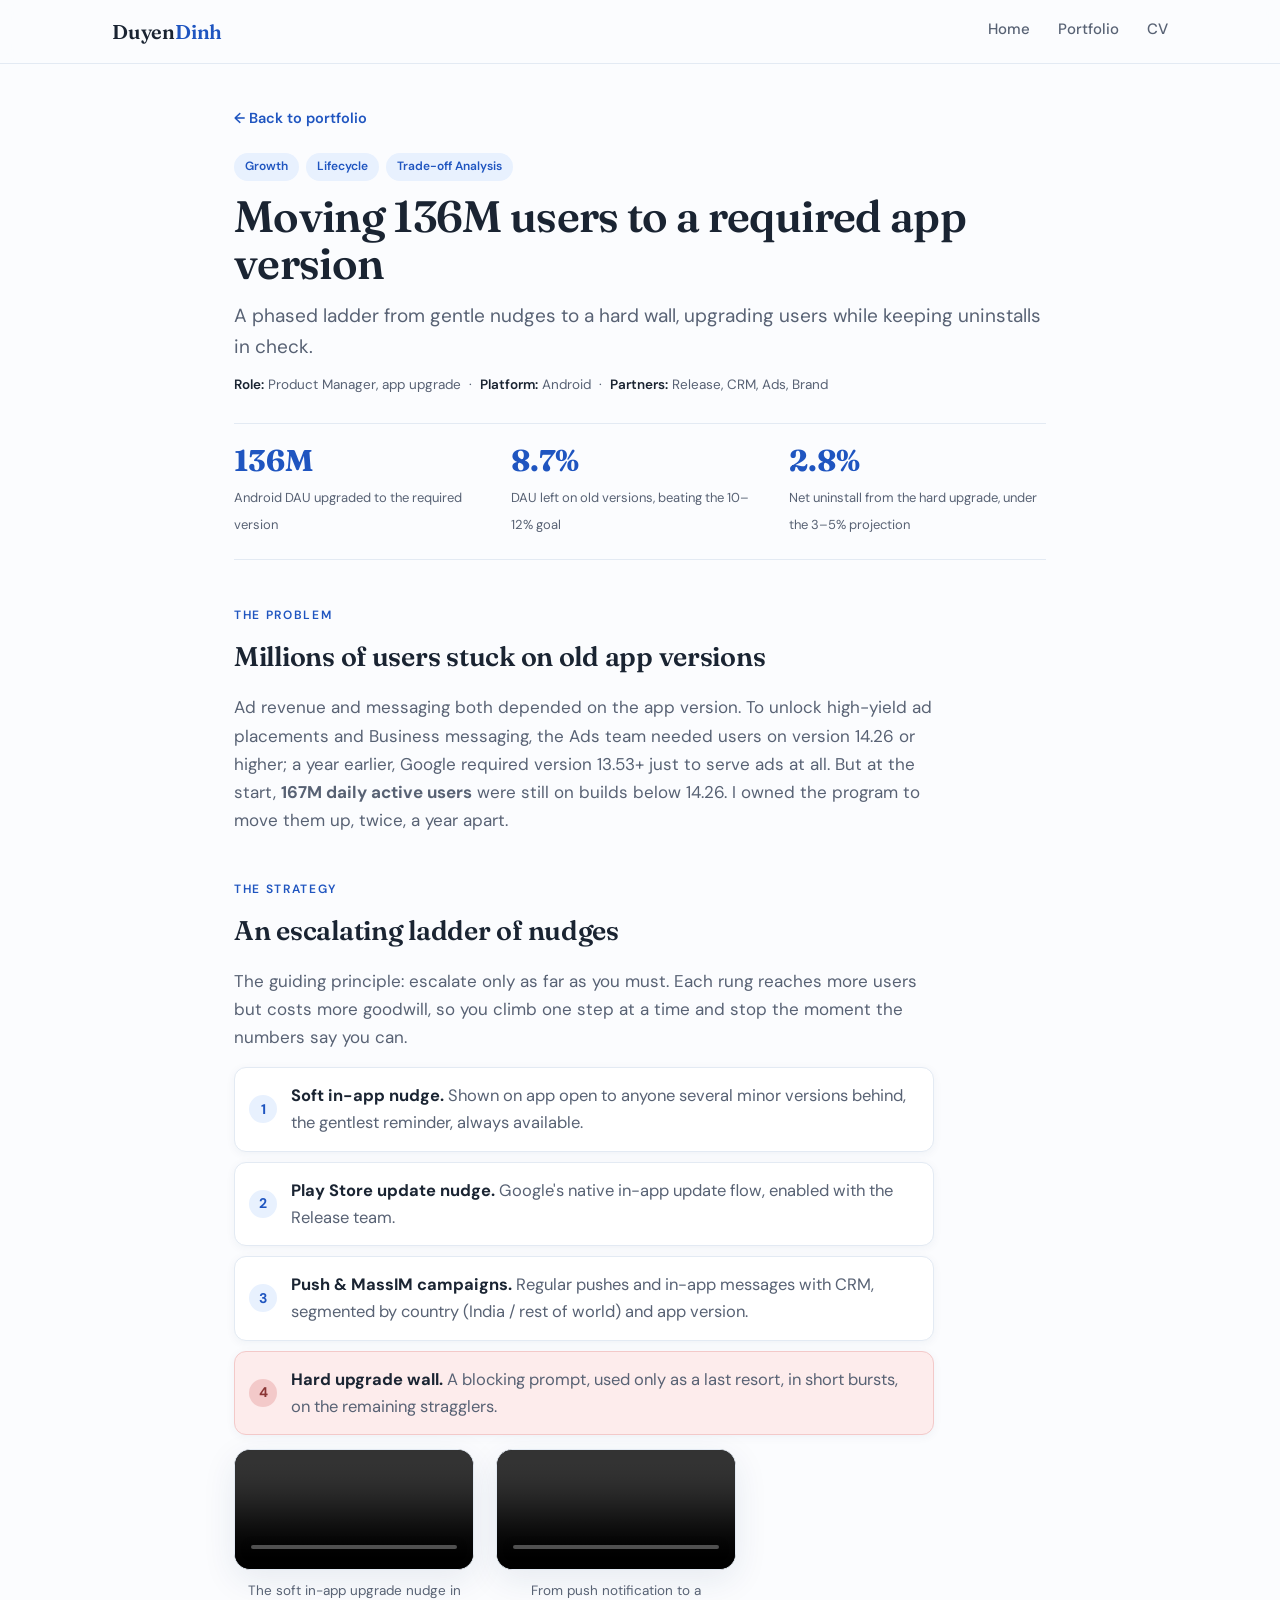
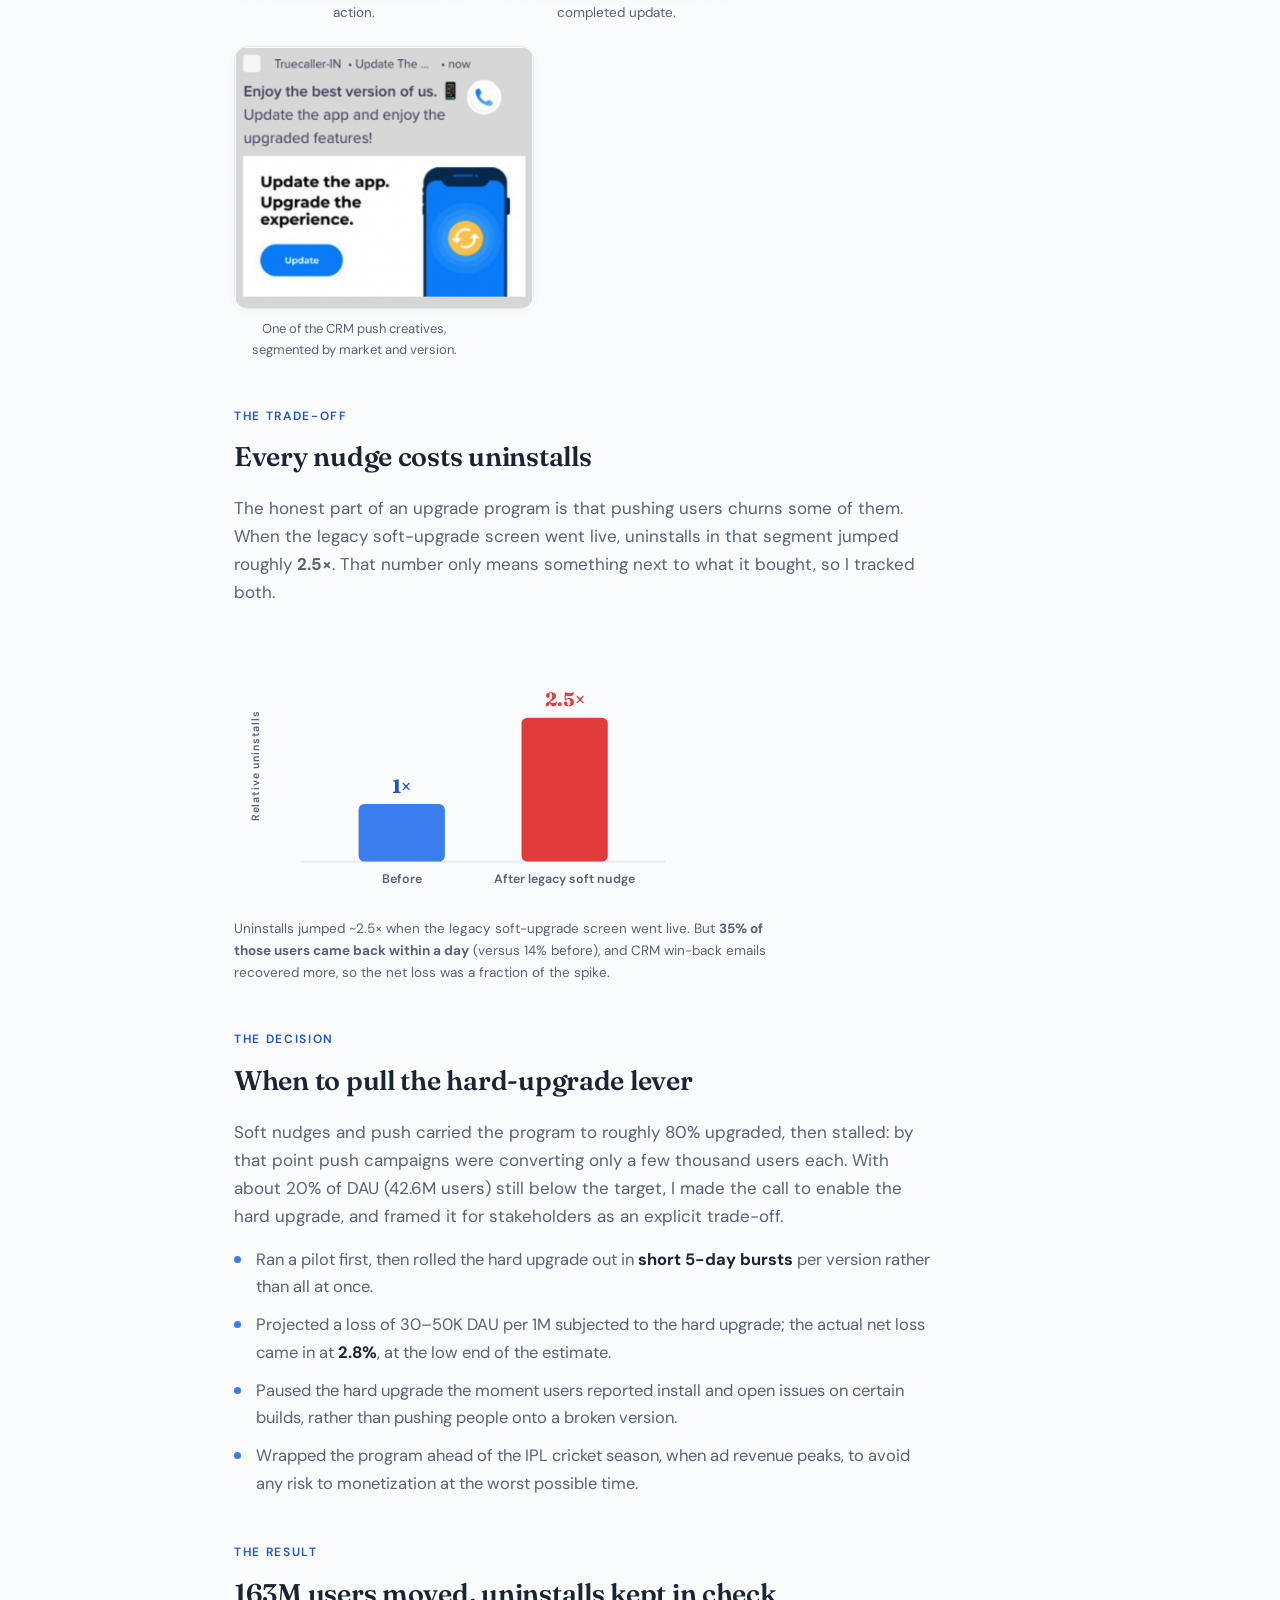
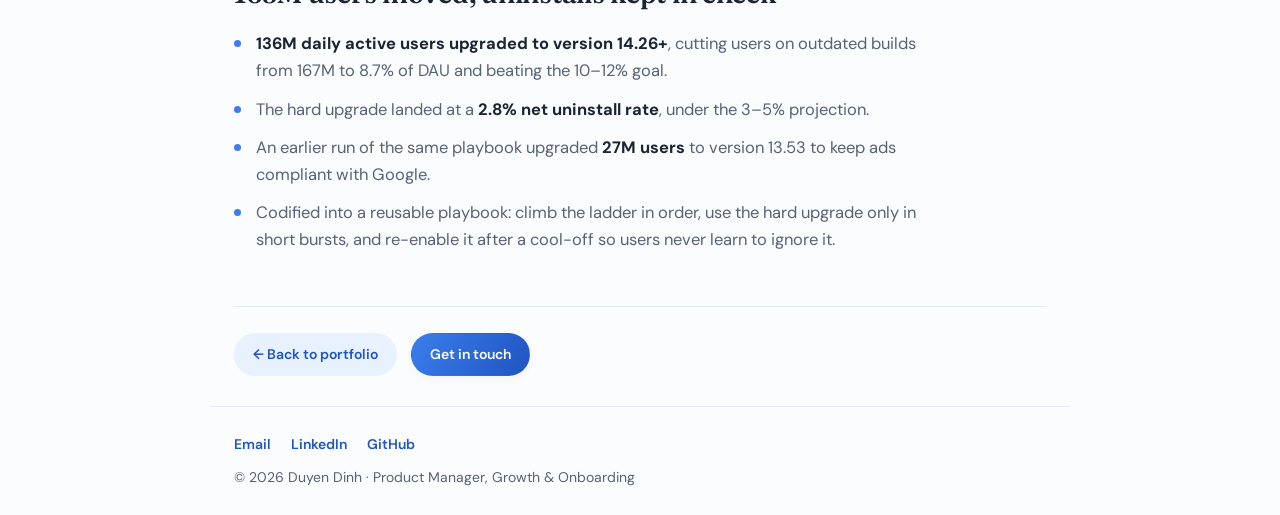
==== case-app-upgrade.html @ 77f60b00 "Add app upgrade case study (escalation ladder, 2 demo videos, push creative, 2.5x uninstall graph re" ====
<!DOCTYPE html>
<html lang="en">
<head>
  <meta charset="UTF-8" />
  <meta name="viewport" content="width=device-width, initial-scale=1.0" />
  <title>App upgrade program — Duyen Dinh</title>
  <meta name="description" content="Case study: moving 136M daily users onto a required app version with an escalating ladder of nudges, while keeping uninstalls in check." />

  <link rel="preconnect" href="https://fonts.googleapis.com" />
  <link rel="preconnect" href="https://fonts.gstatic.com" crossorigin />
  <link href="https://fonts.googleapis.com/css2?family=Fraunces:opsz,wght@9..144,400;9..144,500;9..144,600;9..144,700&family=DM+Sans:wght@400;500;600;700&display=swap" rel="stylesheet" />
  <link rel="stylesheet" href="css/styles.css?v=4" />
  <style>
    .vids { display: flex; flex-wrap: wrap; gap: 22px; margin: 14px 0 4px; align-items: flex-start; }
    .vids figure { margin: 0; }
    .vids video { width: 100%; max-width: 240px; border-radius: 16px; border: 1px solid var(--line); box-shadow: var(--shadow-md); display: block; background: #000; }
    .vids figcaption { margin-top: 10px; font-size: 13.5px; color: var(--ink-soft); text-align: center; max-width: 240px; }
    .pushfig { margin: 0; max-width: 300px; }
    .pushfig img { width: 100%; border-radius: 14px; border: 1px solid var(--line); box-shadow: var(--shadow-sm); display: block; }
    .pushfig figcaption { margin-top: 9px; font-size: 13px; color: var(--ink-soft); }
    .ladder { list-style: none; counter-reset: step; margin: 6px 0 2px; max-width: 700px; }
    .ladder li { position: relative; padding: 14px 16px 14px 56px; margin-bottom: 10px; background: var(--surface); border: 1px solid var(--line); border-radius: 12px; box-shadow: var(--shadow-sm); color: var(--ink-soft); }
    .ladder li::before { counter-increment: step; content: counter(step); position: absolute; left: 14px; top: 50%; transform: translateY(-50%); width: 28px; height: 28px; border-radius: 50%; background: var(--blue-soft); color: var(--blue-deep); font-weight: 700; display: flex; align-items: center; justify-content: center; font-size: 14px; }
    .ladder li:last-child { border-color: #F3C9C9; background: #FDECEC; }
    .ladder li:last-child::before { background: #F3C9C9; color: #8a3535; }
    .ladder strong { color: var(--ink); }
    .ugraph { max-width: 460px; margin: 8px 0 2px; display: block; }
    .ugraph .val { font-family: var(--font-head); font-weight: 700; font-size: 20px; text-anchor: middle; }
    .ugraph .cat { font-family: var(--font-body); font-weight: 600; font-size: 13px; fill: var(--ink-soft); text-anchor: middle; }
    .ugraph .axis { font-family: var(--font-body); font-weight: 600; font-size: 11px; fill: var(--ink-soft); text-anchor: middle; letter-spacing: .08em; }
  </style>
</head>
<body>

  <!-- ===================== TOP NAV ===================== -->
  <header class="topnav topnav--sub">
    <div class="topnav__inner">
      <a href="index.html#home" class="brand">Duyen<span>Dinh</span></a>
      <nav class="topnav__links" aria-label="Primary">
        <a href="index.html#home">Home</a>
        <a href="index.html#portfolio">Portfolio</a>
        <a href="index.html#cv">CV</a>
      </nav>
    </div>
  </header>

  <article class="casepage">
    <a class="casepage__back" href="index.html#portfolio">← Back to portfolio</a>

    <div class="tags">
      <span class="tag">Growth</span>
      <span class="tag">Lifecycle</span>
      <span class="tag">Trade-off Analysis</span>
    </div>
    <h1 class="casepage__title">Moving 136M users to a required app version</h1>
    <p class="casepage__tagline">A phased ladder from gentle nudges to a hard wall, upgrading users while keeping uninstalls in check.</p>
    <p class="casepage__context"><strong>Role:</strong> Product Manager, app upgrade &nbsp;·&nbsp; <strong>Platform:</strong> Android &nbsp;·&nbsp; <strong>Partners:</strong> Release, CRM, Ads, Brand</p>

    <div class="casepage__metrics">
      <div class="cmetric"><b>136M</b><span>Android DAU upgraded to the required version</span></div>
      <div class="cmetric"><b>8.7%</b><span>DAU left on old versions, beating the 10–12% goal</span></div>
      <div class="cmetric"><b>2.8%</b><span>Net uninstall from the hard upgrade, under the 3–5% projection</span></div>
    </div>

    <!-- 1. Problem -->
    <section>
      <p class="kicker">The problem</p>
      <h2>Millions of users stuck on old app versions</h2>
      <p>
        Ad revenue and messaging both depended on the app version. To unlock
        high-yield ad placements and Business messaging, the Ads team needed users
        on version 14.26 or higher; a year earlier, Google required version 13.53+
        just to serve ads at all. But at the start, <strong>167M daily active
        users</strong> were still on builds below 14.26. I owned the program to
        move them up, twice, a year apart.
      </p>
    </section>

    <!-- 2. Strategy -->
    <section>
      <p class="kicker">The strategy</p>
      <h2>An escalating ladder of nudges</h2>
      <p>
        The guiding principle: escalate only as far as you must. Each rung reaches
        more users but costs more goodwill, so you climb one step at a time and
        stop the moment the numbers say you can.
      </p>
      <ol class="ladder">
        <li><strong>Soft in-app nudge.</strong> Shown on app open to anyone several minor versions behind, the gentlest reminder, always available.</li>
        <li><strong>Play Store update nudge.</strong> Google's native in-app update flow, enabled with the Release team.</li>
        <li><strong>Push &amp; MassIM campaigns.</strong> Regular pushes and in-app messages with CRM, segmented by country (India / rest of world) and app version.</li>
        <li><strong>Hard upgrade wall.</strong> A blocking prompt, used only as a last resort, in short bursts, on the remaining stragglers.</li>
      </ol>

      <div class="vids">
        <figure>
          <video controls muted playsinline preload="metadata">
            <source src="assets/img/cases/upgrade/soft-upgrade-demo.mp4" type="video/mp4" />
          </video>
          <figcaption>The soft in-app upgrade nudge in action.</figcaption>
        </figure>
        <figure>
          <video controls muted playsinline preload="metadata">
            <source src="assets/img/cases/upgrade/upgrade-push-demo.mp4" type="video/mp4" />
          </video>
          <figcaption>From push notification to a completed update.</figcaption>
        </figure>
        <figure class="pushfig">
          <img src="assets/img/cases/upgrade/push.png" alt="Upgrade push notification creative" />
          <figcaption>One of the CRM push creatives, segmented by market and version.</figcaption>
        </figure>
      </div>
    </section>

    <!-- 3. Trade-off -->
    <section>
      <p class="kicker">The trade-off</p>
      <h2>Every nudge costs uninstalls</h2>
      <p>
        The honest part of an upgrade program is that pushing users churns some of
        them. When the legacy soft-upgrade screen went live, uninstalls in that
        segment jumped roughly <strong>2.5×</strong>. That number only means
        something next to what it bought, so I tracked both.
      </p>

      <figure>
        <svg class="ugraph" viewBox="0 0 480 300" xmlns="http://www.w3.org/2000/svg" role="img" aria-label="Uninstalls rose about 2.5 times after the legacy soft upgrade screen, shown as a relative multiple">
          <text class="axis" x="26" y="150" transform="rotate(-90 26 150)">Relative uninstalls</text>
          <line x1="70" y1="250" x2="450" y2="250" stroke="var(--line)" stroke-width="2"/>
          <rect x="130" y="190" width="90" height="60" rx="6" fill="var(--blue)"/>
          <text class="val" x="175" y="178" fill="var(--blue-deep)">1×</text>
          <text class="cat" x="175" y="272">Before</text>
          <rect x="300" y="100" width="90" height="150" rx="6" fill="#E23B3B"/>
          <text class="val" x="345" y="88" fill="#E23B3B">2.5×</text>
          <text class="cat" x="345" y="272">After legacy soft nudge</text>
        </svg>
        <figcaption style="font-size:13.5px;color:var(--ink-soft);margin-top:8px;max-width:560px;">
          Uninstalls jumped ~2.5× when the legacy soft-upgrade screen went live. But <strong>35% of those users came back within a day</strong> (versus 14% before), and CRM win-back emails recovered more, so the net loss was a fraction of the spike.
        </figcaption>
      </figure>
    </section>

    <!-- 4. Decision -->
    <section>
      <p class="kicker">The decision</p>
      <h2>When to pull the hard-upgrade lever</h2>
      <p>
        Soft nudges and push carried the program to roughly 80% upgraded, then
        stalled: by that point push campaigns were converting only a few thousand
        users each. With about 20% of DAU (42.6M users) still below the target, I
        made the call to enable the hard upgrade, and framed it for stakeholders
        as an explicit trade-off.
      </p>
      <ul class="clean">
        <li>Ran a pilot first, then rolled the hard upgrade out in <strong>short 5-day bursts</strong> per version rather than all at once.</li>
        <li>Projected a loss of 30–50K DAU per 1M subjected to the hard upgrade; the actual net loss came in at <strong>2.8%</strong>, at the low end of the estimate.</li>
        <li>Paused the hard upgrade the moment users reported install and open issues on certain builds, rather than pushing people onto a broken version.</li>
        <li>Wrapped the program ahead of the IPL cricket season, when ad revenue peaks, to avoid any risk to monetization at the worst possible time.</li>
      </ul>
    </section>

    <!-- 5. Result -->
    <section>
      <p class="kicker">The result</p>
      <h2>163M users moved, uninstalls kept in check</h2>
      <ul class="clean">
        <li><strong>136M daily active users upgraded to version 14.26+</strong>, cutting users on outdated builds from 167M to 8.7% of DAU and beating the 10–12% goal.</li>
        <li>The hard upgrade landed at a <strong>2.8% net uninstall rate</strong>, under the 3–5% projection.</li>
        <li>An earlier run of the same playbook upgraded <strong>27M users</strong> to version 13.53 to keep ads compliant with Google.</li>
        <li>Codified into a reusable playbook: climb the ladder in order, use the hard upgrade only in short bursts, and re-enable it after a cool-off so users never learn to ignore it.</li>
      </ul>
    </section>

    <div class="casepage__cta">
      <a class="btn btn--soft btn--sm" href="index.html#portfolio">← Back to portfolio</a>
      <a class="btn btn--primary btn--sm" href="mailto:myduyen28ftu2@gmail.com">Get in touch</a>
    </div>
  </article>

  <footer class="footer" style="max-width:860px;margin:0 auto;padding-left:24px;padding-right:24px;">
    <div class="footer__links">
      <a href="mailto:myduyen28ftu2@gmail.com">Email</a>
      <a href="https://www.linkedin.com/in/duyen-dinh-dtmd/" target="_blank" rel="noopener">LinkedIn</a>
      <a href="https://github.com/DuyenDinh" target="_blank" rel="noopener">GitHub</a>
    </div>
    <span>© 2026 Duyen Dinh · Product Manager, Growth &amp; Onboarding</span>
  </footer>

</body>
</html>
---- css/styles.css ----
/* ============================================================
   Duyen Dinh — Portfolio
   Two-column resume layout (sticky sidebar + main pages)
   Professional blue theme, Fraunces headings
   ============================================================ */

:root {
  --bg:          #FBFCFE;
  --bg-tint:     #EEF4FC;
  --bg-lav:      #E9F1FB;
  --surface:     #FFFFFF;
  --ink:         #1A2432;
  --ink-soft:    #586274;
  --line:        #E3EAF3;

  --blue:        #3B7DED;
  --blue-deep:   #1F55C0;
  --blue-soft:   #E8F1FE;
  --sky:         #7FA8E8;

  --shadow-sm: 0 2px 10px rgba(24, 52, 100, 0.05);
  --shadow-md: 0 10px 34px rgba(24, 52, 100, 0.09);
  --shadow-lg: 0 22px 60px rgba(24, 52, 100, 0.13);

  --radius:    16px;
  --radius-sm: 12px;
  --radius-pill: 999px;

  --maxw: 1120px;
  --font-head: 'Fraunces', Georgia, serif;
  --font-body: 'DM Sans', system-ui, -apple-system, sans-serif;
}

* { box-sizing: border-box; margin: 0; padding: 0; }
html { scroll-behavior: smooth; }
body {
  font-family: var(--font-body);
  color: var(--ink);
  background: var(--bg);
  line-height: 1.65;
  font-size: 16.5px;
  -webkit-font-smoothing: antialiased;
}
img { max-width: 100%; display: block; }
a { color: inherit; text-decoration: none; }

/* ---------- Buttons ---------- */
.btn {
  display: inline-flex;
  align-items: center;
  justify-content: center;
  font-weight: 600;
  font-size: 15px;
  padding: 12px 24px;
  border-radius: var(--radius-pill);
  border: 1.5px solid transparent;
  transition: transform .18s ease, box-shadow .18s ease, background .18s ease, color .18s ease;
  cursor: pointer;
}
.btn--sm { padding: 9px 18px; font-size: 14px; }
.btn--primary { background: linear-gradient(120deg, var(--blue) 0%, var(--blue-deep) 100%); color: #fff; box-shadow: var(--shadow-sm); }
.btn--primary:hover { transform: translateY(-2px); box-shadow: var(--shadow-md); }
.btn--soft { background: var(--blue-soft); color: var(--blue-deep); }
.btn--soft:hover { background: #DBEAFE; transform: translateY(-2px); }

/* ---------- Top nav ---------- */
.topnav {
  position: sticky;
  top: 0;
  z-index: 50;
  background: rgba(251, 252, 254, 0.85);
  backdrop-filter: saturate(160%) blur(12px);
  border-bottom: 1px solid var(--line);
}
.topnav__inner {
  max-width: var(--maxw);
  margin: 0 auto;
  padding: 15px 32px;
  display: flex;
  align-items: center;
  gap: 26px;
}
.brand {
  font-family: var(--font-head);
  font-weight: 600;
  font-size: 20px;
  letter-spacing: -0.01em;
}
.brand span { color: var(--blue-deep); }
.topnav__links { display: flex; gap: 28px; margin-left: auto; }
.topnav__links a {
  font-size: 15px;
  font-weight: 500;
  color: var(--ink-soft);
  padding-bottom: 3px;
  border-bottom: 2px solid transparent;
  transition: color .15s ease, border-color .15s ease;
}
.topnav__links a:hover { color: var(--blue-deep); }
.topnav__links a.is-active { color: var(--ink); border-bottom-color: var(--blue); }
.topnav__toggle { display: none; flex-direction: column; gap: 5px; background: none; border: none; margin-left: auto; cursor: pointer; }
.topnav__toggle span { width: 24px; height: 2px; background: var(--ink); border-radius: 2px; }

/* ---------- Layout ---------- */
.layout {
  max-width: var(--maxw);
  margin: 0 auto;
  padding: 48px 32px 0;
  display: grid;
  grid-template-columns: 280px 1fr;
  gap: 60px;
  align-items: start;
}

/* ---------- Sidebar ---------- */
.sidebar {
  position: sticky;
  top: 96px;
}
.avatar {
  position: relative;
  width: 168px;
  height: 168px;
  border-radius: 50%;
  overflow: hidden;
  margin-bottom: 22px;
  border: 1px solid var(--line);
  box-shadow: var(--shadow-sm);
  background: linear-gradient(140deg, var(--blue) 0%, var(--blue-deep) 100%);
  display: flex;
  align-items: center;
  justify-content: center;
}
.avatar img { width: 100%; height: 100%; object-fit: cover; }
.avatar__mono {
  display: none;
  font-family: var(--font-head);
  font-weight: 600;
  font-size: 62px;
  color: #fff;
  letter-spacing: 0.02em;
}
.avatar--empty img { display: none; }
.avatar--empty .avatar__mono { display: block; }

.sidebar__name {
  font-family: var(--font-head);
  font-weight: 600;
  font-size: 26px;
  letter-spacing: -0.01em;
  margin-bottom: 2px;
}
.sidebar__role { color: var(--blue-deep); font-weight: 600; font-size: 15px; margin-bottom: 16px; }
.sidebar__bio { color: var(--ink-soft); font-size: 14.5px; margin-bottom: 22px; }

.contact { list-style: none; display: flex; flex-direction: column; gap: 12px; }
.contact li { display: flex; align-items: center; gap: 11px; font-size: 14.5px; color: var(--ink-soft); }
.contact a { color: var(--ink-soft); transition: color .15s ease; word-break: break-word; }
.contact a:hover { color: var(--blue-deep); }
.ico { width: 17px; height: 17px; flex-shrink: 0; color: var(--blue); }

/* ---------- Main / pages ---------- */
.main { min-width: 0; padding-bottom: 40px; }
.page { display: none; animation: fade .35s ease; }
.page.is-active { display: block; }
@keyframes fade { from { opacity: 0; transform: translateY(8px); } to { opacity: 1; transform: none; } }

.page__title {
  font-family: var(--font-head);
  font-weight: 600;
  font-size: clamp(28px, 3.6vw, 38px);
  letter-spacing: -0.01em;
  line-height: 1.1;
  margin-bottom: 18px;
}
.page__title--mt { margin-top: 64px; }
.lead { color: var(--ink-soft); font-size: 18px; margin-bottom: 28px; max-width: 680px; }
.body { color: var(--ink-soft); margin-bottom: 18px; max-width: 680px; }
.body a { color: var(--blue-deep); font-weight: 600; }
.body a:hover { text-decoration: underline; }
.subhead {
  font-family: var(--font-head);
  font-weight: 600;
  font-size: 22px;
  margin: 40px 0 18px;
  padding-bottom: 10px;
  border-bottom: 1px solid var(--line);
}

/* ---------- Stats ---------- */
.stats { display: grid; grid-template-columns: repeat(4, 1fr); gap: 14px; margin: 30px 0; }
.stat { background: var(--surface); border: 1px solid var(--line); border-radius: var(--radius); padding: 20px 18px; box-shadow: var(--shadow-sm); }
.stat__num { display: block; font-family: var(--font-head); font-weight: 600; font-size: 30px; color: var(--blue-deep); line-height: 1; margin-bottom: 8px; }
.stat__label { font-size: 12.5px; color: var(--ink-soft); }

/* ---------- Case studies ---------- */
.cases { display: flex; flex-direction: column; gap: 18px; }
.case { background: var(--surface); border: 1px solid var(--line); border-radius: var(--radius); padding: 26px 28px; box-shadow: var(--shadow-sm); transition: box-shadow .2s ease, transform .2s ease; }
.case:hover { box-shadow: var(--shadow-md); transform: translateY(-2px); }
.case__head { display: flex; gap: 22px; align-items: center; justify-content: space-between; }
.tags { display: flex; flex-wrap: wrap; gap: 7px; margin-bottom: 11px; }
.tag { font-size: 12px; font-weight: 600; color: var(--blue-deep); background: var(--blue-soft); padding: 4px 11px; border-radius: var(--radius-pill); }
.case__title { font-family: var(--font-head); font-weight: 600; font-size: 21px; letter-spacing: -0.01em; margin-bottom: 4px; }
.case__tagline { color: var(--ink-soft); font-size: 15px; }
.case__metric { text-align: right; flex-shrink: 0; min-width: 130px; padding-left: 20px; border-left: 1px solid var(--line); }
.case__metric-num { display: block; font-family: var(--font-head); font-weight: 700; font-size: 32px; line-height: 1; color: var(--blue-deep); margin-bottom: 6px; }
.case__metric-label { font-size: 12px; color: var(--ink-soft); }
.case__toggle { margin-top: 18px; background: none; border: none; color: var(--blue-deep); font-weight: 600; font-size: 15px; cursor: pointer; display: inline-flex; align-items: center; gap: 8px; font-family: var(--font-body); }
.case__toggle::after { content: ""; width: 8px; height: 8px; border-right: 2px solid var(--blue-deep); border-bottom: 2px solid var(--blue-deep); transform: rotate(45deg); transition: transform .2s ease; }
.case__toggle[aria-expanded="true"]::after { transform: rotate(-135deg); }
.case__body { padding-top: 6px; }
.story h4 { font-family: var(--font-body); text-transform: uppercase; letter-spacing: 0.12em; font-size: 12px; color: var(--blue-deep); margin: 20px 0 8px; }
.story p { color: var(--ink-soft); }
.story ul { list-style: none; }
.story li { position: relative; padding-left: 20px; margin-bottom: 8px; color: var(--ink-soft); }
.story li::before { content: ""; position: absolute; left: 0; top: 11px; width: 7px; height: 7px; border-radius: 50%; background: var(--blue); }
.story strong { color: var(--ink); }

/* ---------- CV entries ---------- */
.cv__head { display: flex; align-items: center; justify-content: space-between; gap: 16px; flex-wrap: wrap; }
.entry { margin-bottom: 26px; }
.entry__title { font-family: var(--font-head); font-weight: 600; font-size: 19px; }
.entry__org { font-size: 15.5px; margin-top: 2px; }
.entry__org strong { color: var(--ink); }
.entry__date { font-size: 14px; font-style: italic; color: var(--ink-soft); margin-top: 1px; }
.entry__note { font-size: 14.5px; color: var(--ink-soft); font-style: italic; margin-top: 5px; }
.entry__list { list-style: none; margin-top: 10px; }
.entry__list li { position: relative; padding-left: 20px; margin-bottom: 7px; color: var(--ink-soft); font-size: 15.5px; }
.entry__list li::before { content: ""; position: absolute; left: 0; top: 10px; width: 6px; height: 6px; border-radius: 50%; background: var(--blue); }

.principles { list-style: none; margin-bottom: 8px; }
.principles li { position: relative; padding-left: 22px; margin-bottom: 12px; color: var(--ink-soft); max-width: 680px; }
.principles li::before { content: ""; position: absolute; left: 0; top: 10px; width: 8px; height: 8px; border-radius: 50%; background: var(--blue); }
.principles strong { color: var(--ink); }

.list { list-style: none; }
.list li { padding: 9px 0; border-top: 1px solid var(--line); color: var(--ink-soft); font-size: 15.5px; }
.list li:first-child { border-top: none; padding-top: 0; }
.list strong { color: var(--ink); }

.deflist { display: flex; flex-direction: column; gap: 12px; }
.deflist > div { display: grid; grid-template-columns: 150px 1fr; gap: 16px; }
.deflist dt { font-weight: 600; color: var(--ink); font-size: 15px; }
.deflist dd { color: var(--ink-soft); font-size: 15px; }
.cv__refs { margin-top: 26px; font-size: 14px; font-style: italic; color: var(--ink-soft); }
@media (max-width: 620px) {
  .deflist > div { grid-template-columns: 1fr; gap: 3px; }
}

/* ---------- Toolkit ---------- */
.skills { display: grid; grid-template-columns: repeat(2, 1fr); gap: 16px; }
.skill { background: var(--surface); border: 1px solid var(--line); border-radius: var(--radius); padding: 22px 22px; box-shadow: var(--shadow-sm); transition: transform .2s ease, box-shadow .2s ease; }
.skill:hover { transform: translateY(-3px); box-shadow: var(--shadow-md); }
.skill h3 { font-family: var(--font-head); font-weight: 600; font-size: 18px; margin-bottom: 7px; }
.skill p { color: var(--ink-soft); font-size: 14.5px; }

/* ---------- Side projects ---------- */
.apps { display: grid; grid-template-columns: 1fr 1fr; gap: 22px; }
.app { background: var(--surface); border: 1px solid var(--line); border-radius: var(--radius); overflow: hidden; box-shadow: var(--shadow-sm); display: flex; flex-direction: column; transition: transform .2s ease, box-shadow .2s ease; }
.app:hover { transform: translateY(-4px); box-shadow: var(--shadow-lg); }
.app__shot { position: relative; aspect-ratio: 4 / 5; background: linear-gradient(150deg, var(--blue-soft) 0%, var(--bg-lav) 100%); display: flex; align-items: center; justify-content: center; overflow: hidden; }
.app__shot img { width: 100%; height: 100%; object-fit: cover; object-position: center top; }
.app__shot-fallback { display: none; font-family: var(--font-head); font-weight: 600; font-size: 28px; color: var(--blue-deep); }
.app__shot--empty img { display: none; }
.app__shot--empty .app__shot-fallback { display: block; }
.app__info { padding: 22px 24px 26px; }
.app__name { font-family: var(--font-head); font-weight: 600; font-size: 22px; margin-bottom: 4px; }
.app__tag { color: var(--blue-deep); font-weight: 600; font-size: 14px; margin-bottom: 11px; }
.app__desc { color: var(--ink-soft); font-size: 14.5px; margin-bottom: 18px; }

/* ---------- Testimonials ---------- */
.quotes { display: grid; grid-template-columns: 1fr 1fr; gap: 20px; }
.quote { background: linear-gradient(150deg, var(--blue-soft) 0%, var(--bg-lav) 100%); border: 1px solid var(--line); border-radius: var(--radius); padding: 28px 28px 24px; box-shadow: var(--shadow-sm); }
.quote blockquote { font-family: var(--font-head); font-size: 17px; line-height: 1.55; font-style: italic; margin-bottom: 15px; }
.quote figcaption { font-size: 13.5px; color: var(--ink-soft); }
.quote figcaption strong { color: var(--ink); }

/* ---------- Footer ---------- */
.footer { margin-top: 56px; padding: 26px 0; border-top: 1px solid var(--line); color: var(--ink-soft); font-size: 14px; display: flex; flex-direction: column; gap: 10px; }
.footer__links { display: flex; gap: 20px; flex-wrap: wrap; }
.footer__links a { color: var(--blue-deep); font-weight: 600; }
.footer__links a:hover { text-decoration: underline; }

/* ---------- Responsive ---------- */
@media (max-width: 880px) {
  .layout { grid-template-columns: 1fr; gap: 36px; padding: 32px 24px 0; }
  .sidebar { position: static; text-align: center; }
  .avatar { margin-left: auto; margin-right: auto; }
  .contact { align-items: center; }
  .topnav__links { display: none; }
  .topnav__toggle { display: flex; }
  .topnav--open .topnav__links {
    display: flex; flex-direction: column;
    position: absolute; top: 100%; left: 0; right: 0;
    background: var(--surface); padding: 16px 24px; gap: 14px;
    border-bottom: 1px solid var(--line); box-shadow: var(--shadow-md);
  }
}
@media (max-width: 620px) {
  .stats { grid-template-columns: 1fr 1fr; }
  .skills, .apps, .quotes { grid-template-columns: 1fr; }
  .case__head { flex-direction: column; align-items: flex-start; gap: 14px; }
  .case__metric { text-align: left; padding-left: 0; border-left: none; border-top: 1px solid var(--line); padding-top: 12px; width: 100%; }
}

/* ===================== Case study full page ===================== */
.case__title a { color: inherit; transition: color .15s ease; }
.case__title a:hover { color: var(--blue-deep); }
.case__link-full {
  display: inline-flex; align-items: center; gap: 8px;
  margin-top: 18px; color: var(--blue-deep); font-weight: 600; font-size: 15px;
  transition: gap .15s ease;
}
.case__link-full:hover { gap: 13px; }

.casepage { max-width: 860px; margin: 0 auto; padding: 40px 24px 30px; }
.casepage__back { display: inline-flex; align-items: center; gap: 7px; color: var(--blue-deep); font-weight: 600; font-size: 14.5px; margin-bottom: 22px; }
.casepage__back:hover { text-decoration: underline; }
.casepage__title { font-family: var(--font-head); font-weight: 600; font-size: clamp(30px, 4.6vw, 44px); line-height: 1.08; letter-spacing: -0.015em; margin: 12px 0 12px; }
.casepage__tagline { font-size: 19px; color: var(--ink-soft); margin-bottom: 12px; }
.casepage__context { font-size: 13.5px; color: var(--ink-soft); margin: 0 0 26px; }
.casepage__context strong { color: var(--ink); font-weight: 600; }
.casepage__metrics { display: flex; flex-wrap: wrap; gap: 20px; padding: 22px 0; border-top: 1px solid var(--line); border-bottom: 1px solid var(--line); }
.cmetric { flex: 1; min-width: 150px; }
.cmetric b { display: block; font-family: var(--font-head); font-weight: 700; font-size: 30px; color: var(--blue-deep); line-height: 1; margin-bottom: 7px; }
.cmetric span { font-size: 13px; color: var(--ink-soft); }

.casepage section { margin-top: 46px; }
.casepage .kicker { text-transform: uppercase; letter-spacing: .14em; font-size: 12px; font-weight: 600; color: var(--blue-deep); margin-bottom: 9px; }
.casepage section > h2 { font-family: var(--font-head); font-weight: 600; font-size: 27px; letter-spacing: -0.01em; margin-bottom: 14px; }
.casepage section > p { color: var(--ink-soft); font-size: 17px; margin-bottom: 16px; max-width: 700px; }
.casepage ul.clean { list-style: none; margin: 6px 0 0; max-width: 700px; }
.casepage ul.clean li { position: relative; padding-left: 22px; margin-bottom: 11px; color: var(--ink-soft); }
.casepage ul.clean li::before { content: ""; position: absolute; left: 0; top: 10px; width: 7px; height: 7px; border-radius: 50%; background: var(--blue); }
.casepage ul.clean strong { color: var(--ink); }

.callout { background: var(--blue-soft); border-radius: 14px; padding: 18px 22px; margin: 6px 0 4px; font-size: 16px; color: var(--ink); max-width: 700px; }
.callout b { color: var(--blue-deep); }

.phones3 { display: grid; grid-template-columns: repeat(3, 1fr); gap: 18px; margin: 10px 0 4px; }
.phone { margin: 0; }
.phone img { width: 100%; border-radius: 16px; border: 1px solid var(--line); box-shadow: var(--shadow-md); display: block; background: #fff; }
.phone figcaption { margin-top: 11px; font-size: 13.5px; color: var(--ink-soft); text-align: center; }
.phone--single { max-width: 240px; }
.phone--center { margin-left: auto; margin-right: auto; }

.beforeafter { display: grid; grid-template-columns: 1fr 1fr; gap: 26px; align-items: start; margin-top: 18px; max-width: 620px; }
.ba-label { font-size: 12px; font-weight: 700; text-transform: uppercase; letter-spacing: .1em; color: var(--ink-soft); margin-bottom: 10px; }

.reviews { display: grid; grid-template-columns: 1fr 1fr; gap: 14px; margin-top: 16px; max-width: 720px; }
.review { background: #FDECEC; border: 1px solid #F3C9C9; border-radius: 14px; padding: 16px 18px; }
.review p { font-style: italic; color: #8a3535; margin: 0 0 8px; font-size: 15px; }
.review span { font-size: 12px; color: #a86c6c; }

.gallery { display: flex; flex-wrap: wrap; gap: 24px; align-items: flex-start; margin-top: 10px; }
.creatives { display: flex; flex-direction: column; gap: 12px; flex: 1; min-width: 240px; }
.creatives img { width: 100%; max-width: 360px; border-radius: 12px; border: 1px solid var(--line); box-shadow: var(--shadow-sm); display: block; }
.creatives .cap { font-size: 13px; color: var(--ink-soft); }

.casepage__cta { margin-top: 52px; padding-top: 26px; border-top: 1px solid var(--line); display: flex; gap: 14px; flex-wrap: wrap; }

@media (max-width: 620px) {
  .phones3 { grid-template-columns: 1fr 1fr; }
  .beforeafter, .reviews { grid-template-columns: 1fr; }
}
/* Case pages have no hamburger/JS, so keep the nav links visible on mobile */
@media (max-width: 880px) {
  .topnav--sub .topnav__links { display: flex; gap: 18px; }
}
@media (max-width: 400px) {
  .topnav--sub .topnav__inner { gap: 12px; }
  .topnav--sub .topnav__links { gap: 14px; }
  .topnav--sub .topnav__links a { font-size: 14px; }
}
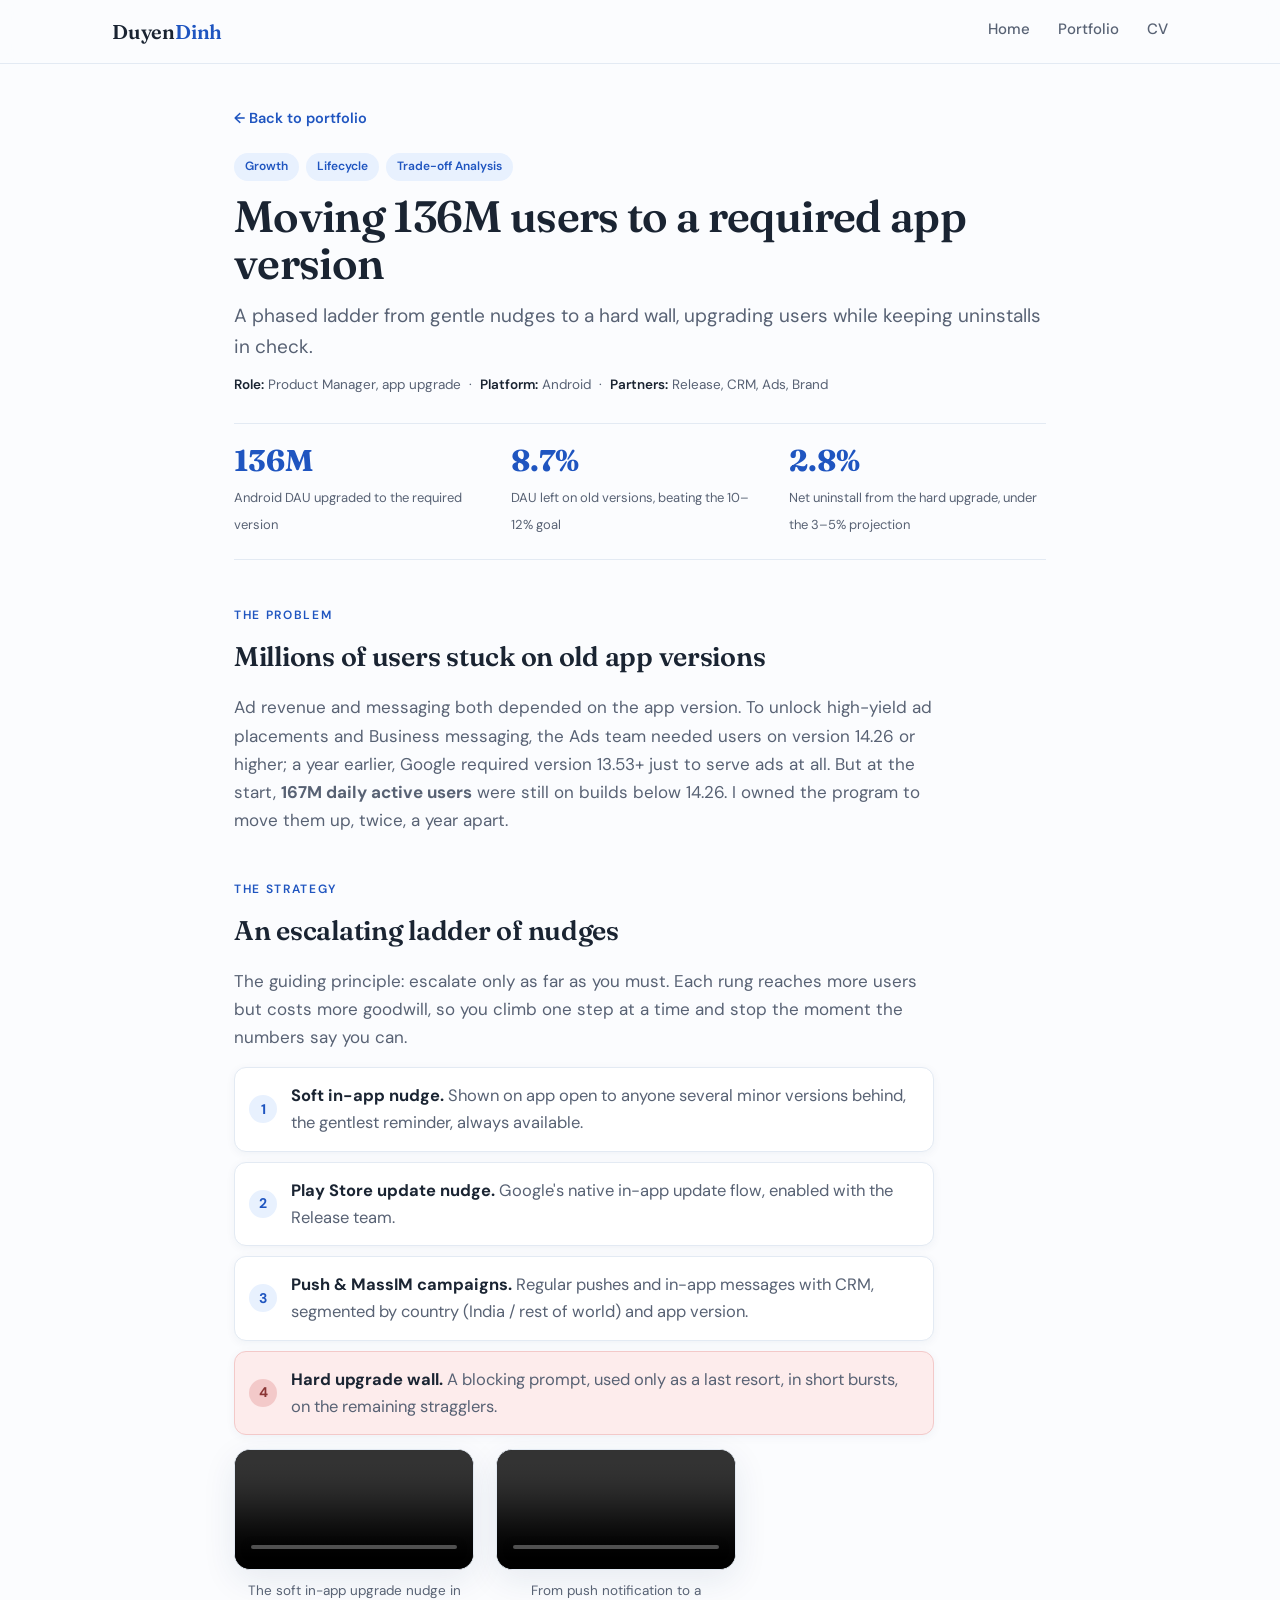
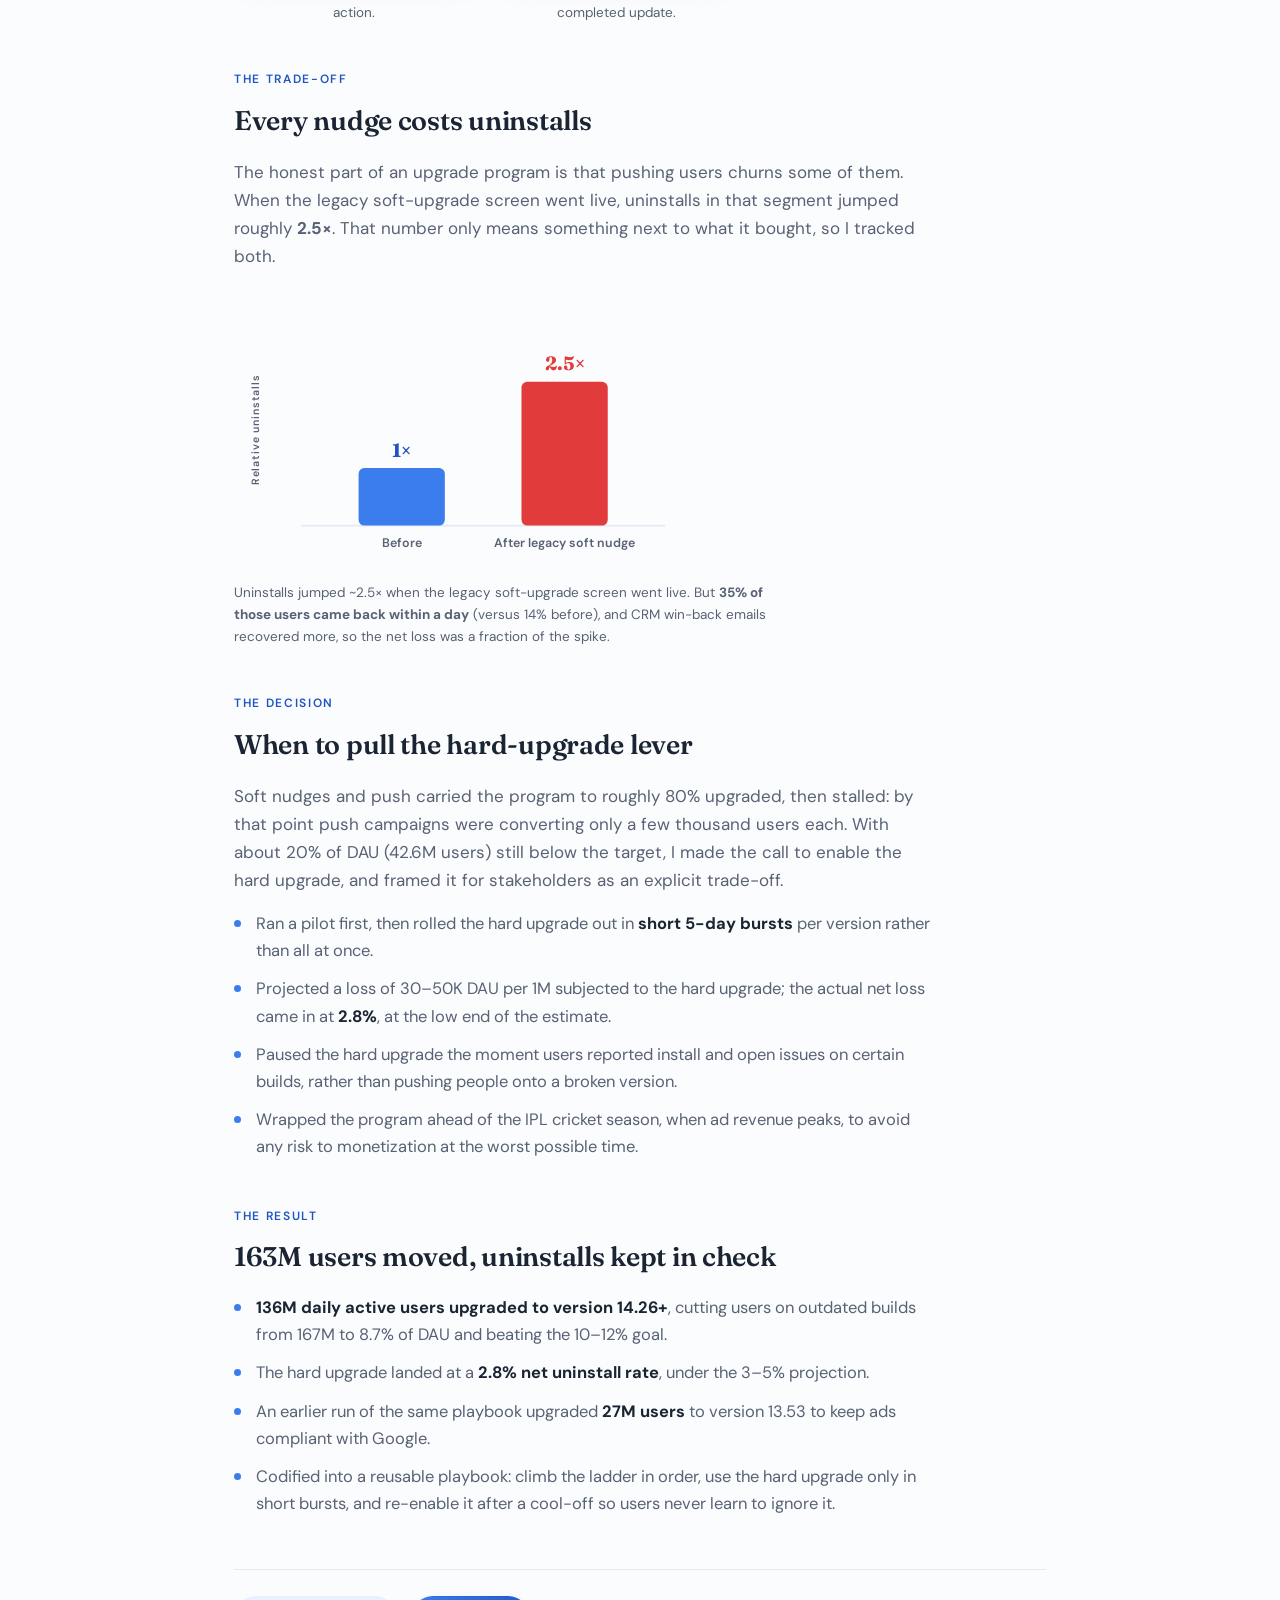
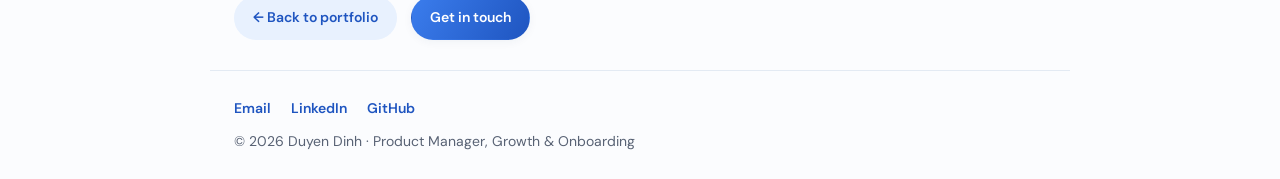
==== commit c6394bf5: "Remove CRM push creative image from app upgrade case study" ====
--- a/case-app-upgrade.html
+++ b/case-app-upgrade.html
@@ -105,10 +105,6 @@
           </video>
           <figcaption>From push notification to a completed update.</figcaption>
         </figure>
-        <figure class="pushfig">
-          <img src="assets/img/cases/upgrade/push.png" alt="Upgrade push notification creative" />
-          <figcaption>One of the CRM push creatives, segmented by market and version.</figcaption>
-        </figure>
       </div>
     </section>
 
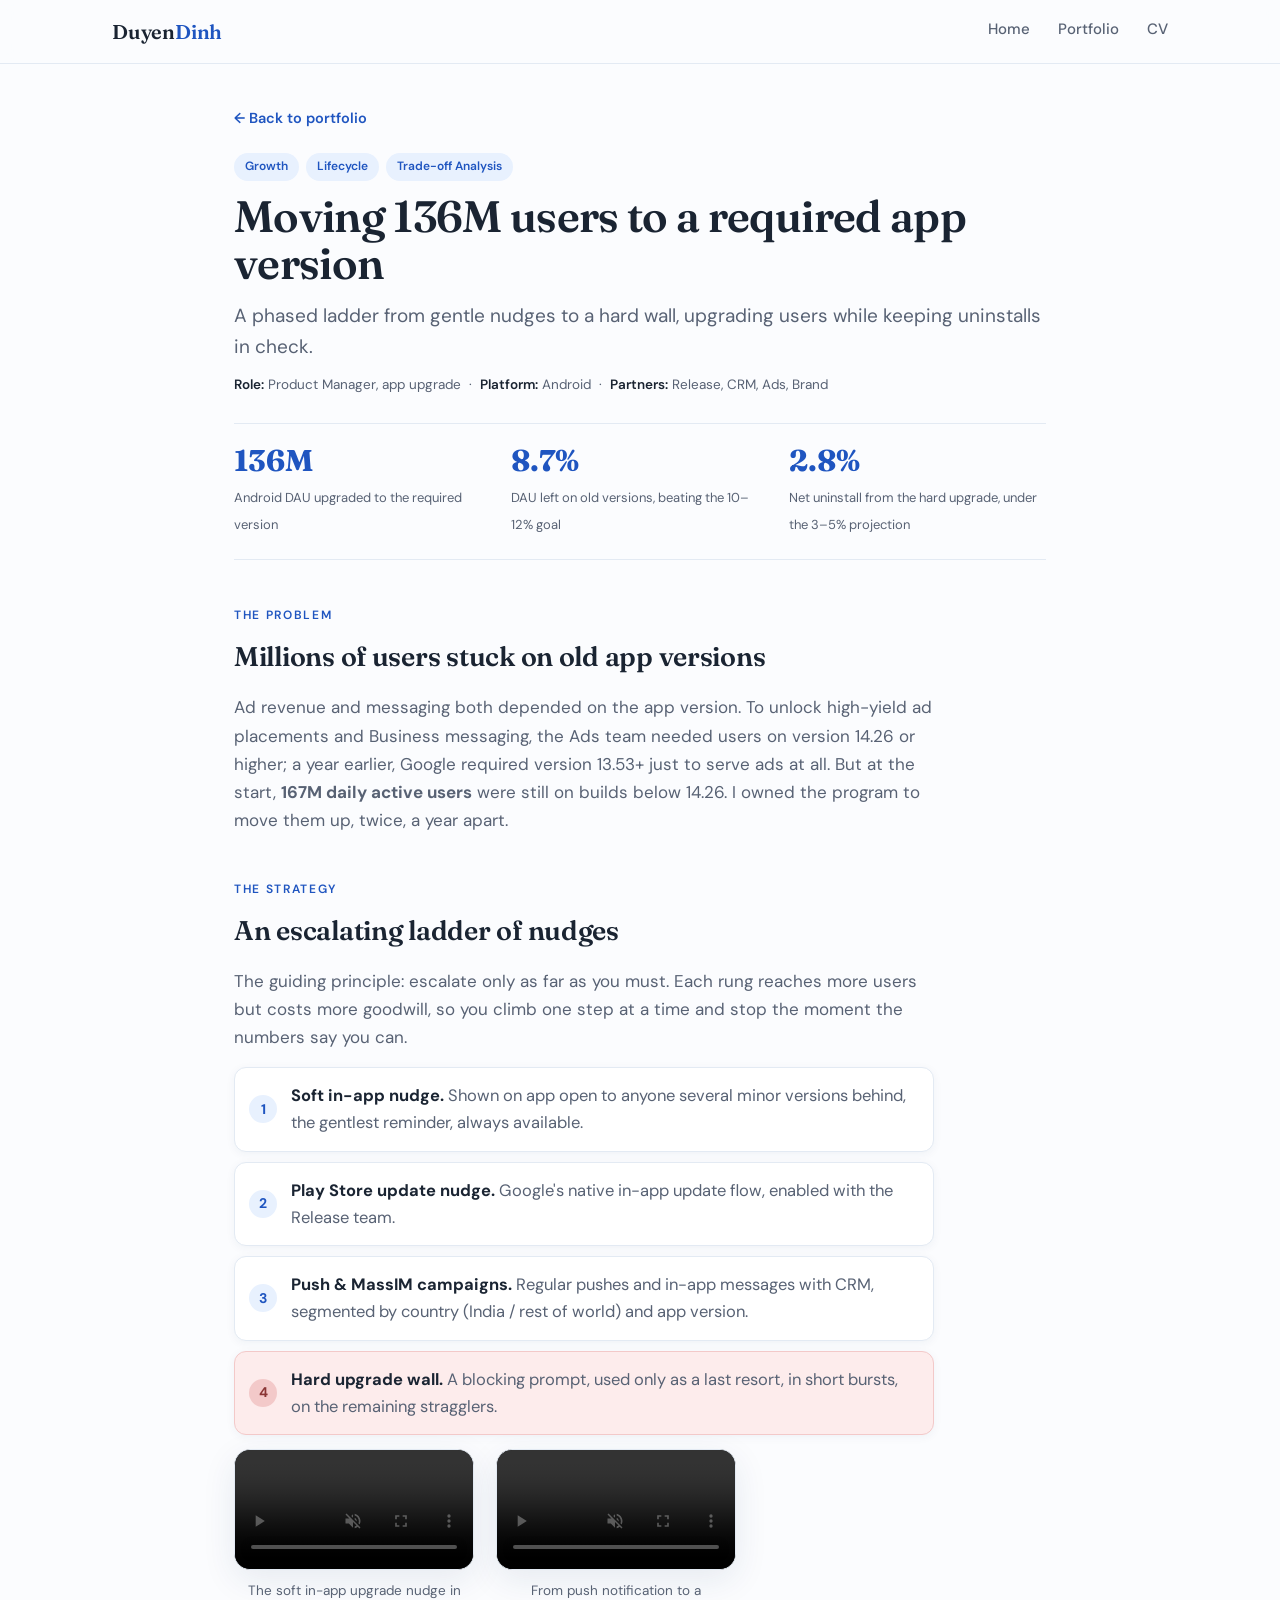
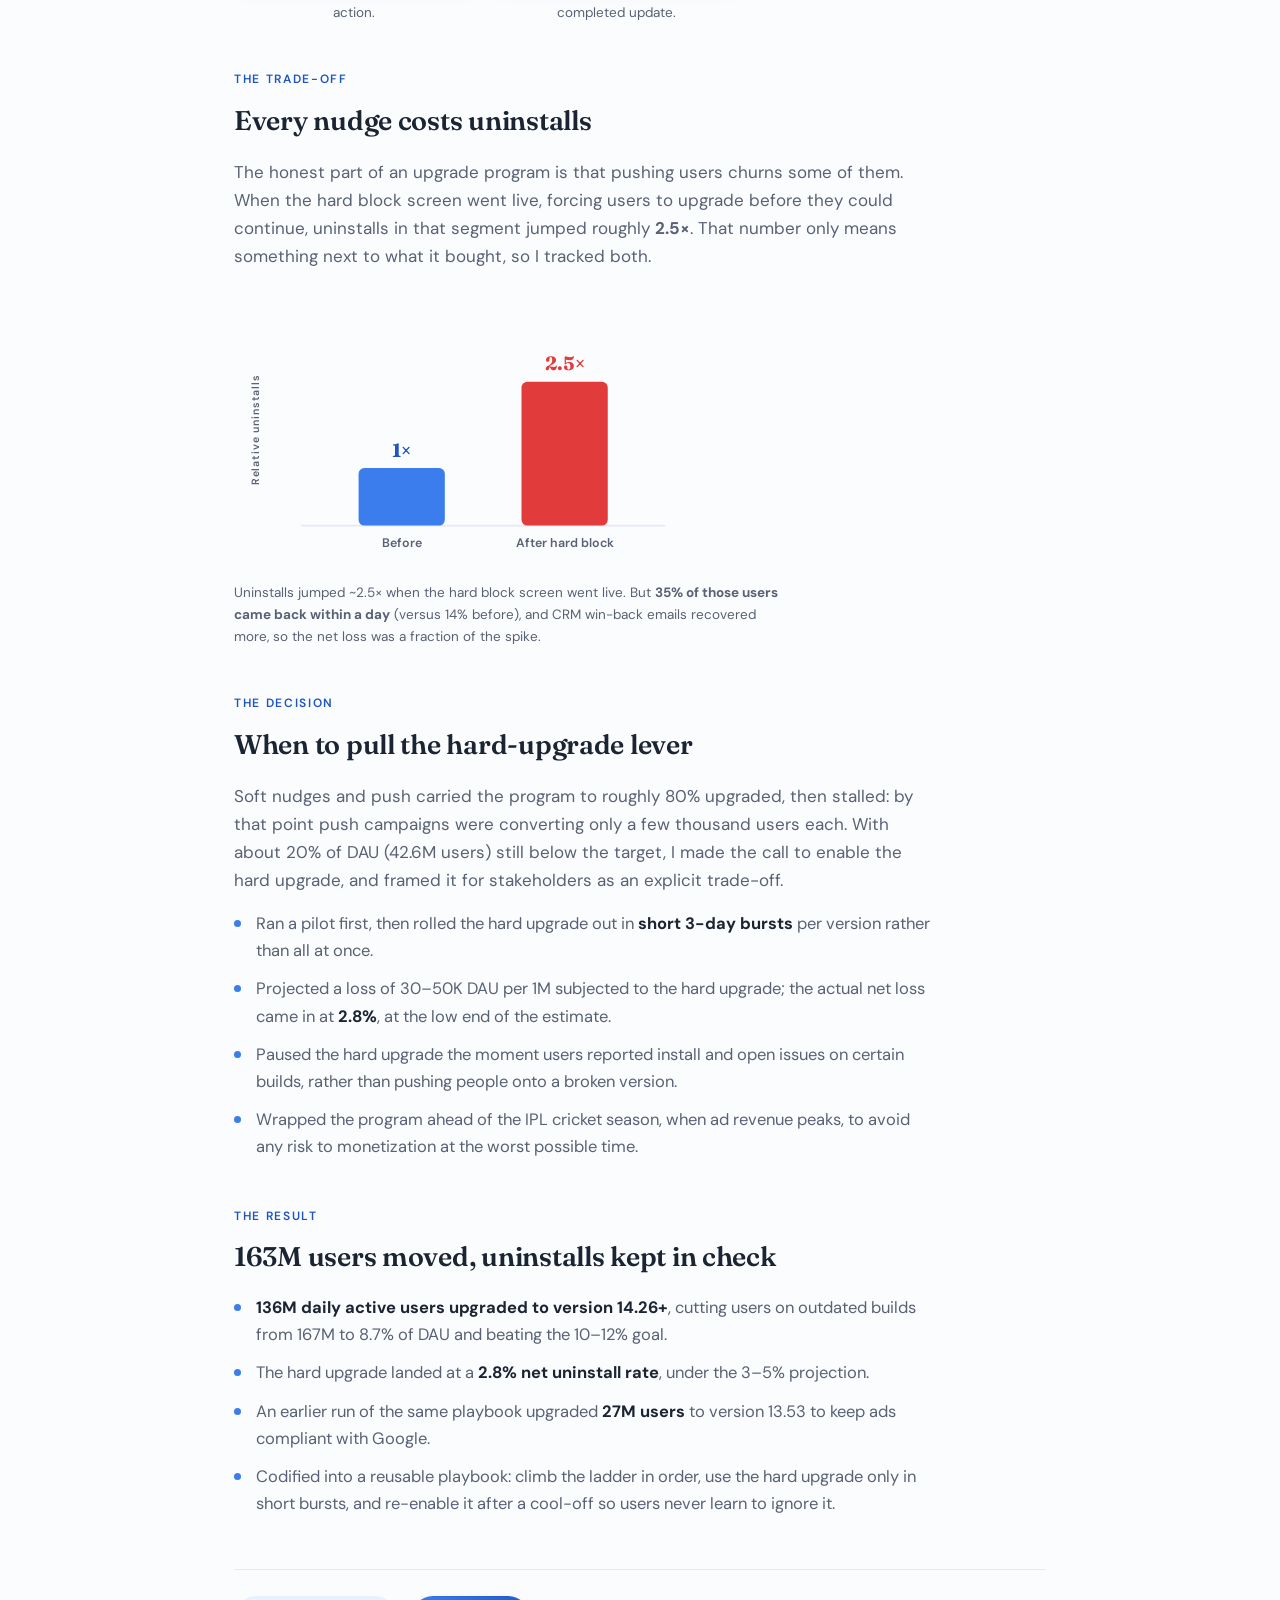
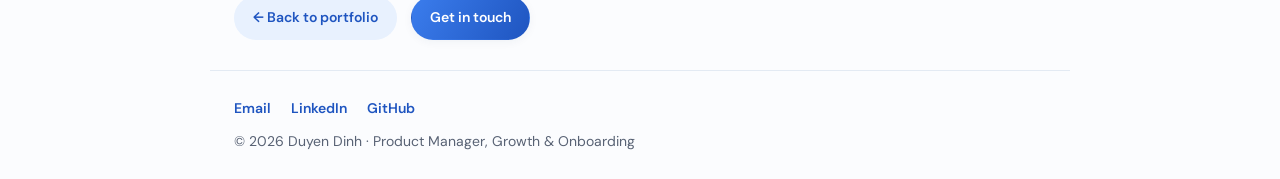
==== commit 37958450: "Reframe uninstall trade-off as hard block screen; change hard-upgrade bursts from 5 to 3 days" ====
--- a/case-app-upgrade.html
+++ b/case-app-upgrade.html
@@ -114,13 +114,14 @@
       <h2>Every nudge costs uninstalls</h2>
       <p>
         The honest part of an upgrade program is that pushing users churns some of
-        them. When the legacy soft-upgrade screen went live, uninstalls in that
-        segment jumped roughly <strong>2.5×</strong>. That number only means
-        something next to what it bought, so I tracked both.
+        them. When the hard block screen went live, forcing users to upgrade before
+        they could continue, uninstalls in that segment jumped roughly
+        <strong>2.5×</strong>. That number only means something next to what it
+        bought, so I tracked both.
       </p>
 
       <figure>
-        <svg class="ugraph" viewBox="0 0 480 300" xmlns="http://www.w3.org/2000/svg" role="img" aria-label="Uninstalls rose about 2.5 times after the legacy soft upgrade screen, shown as a relative multiple">
+        <svg class="ugraph" viewBox="0 0 480 300" xmlns="http://www.w3.org/2000/svg" role="img" aria-label="Uninstalls rose about 2.5 times after the hard block screen, shown as a relative multiple">
           <text class="axis" x="26" y="150" transform="rotate(-90 26 150)">Relative uninstalls</text>
           <line x1="70" y1="250" x2="450" y2="250" stroke="var(--line)" stroke-width="2"/>
           <rect x="130" y="190" width="90" height="60" rx="6" fill="var(--blue)"/>
@@ -128,10 +129,10 @@
           <text class="cat" x="175" y="272">Before</text>
           <rect x="300" y="100" width="90" height="150" rx="6" fill="#E23B3B"/>
           <text class="val" x="345" y="88" fill="#E23B3B">2.5×</text>
-          <text class="cat" x="345" y="272">After legacy soft nudge</text>
+          <text class="cat" x="345" y="272">After hard block</text>
         </svg>
         <figcaption style="font-size:13.5px;color:var(--ink-soft);margin-top:8px;max-width:560px;">
-          Uninstalls jumped ~2.5× when the legacy soft-upgrade screen went live. But <strong>35% of those users came back within a day</strong> (versus 14% before), and CRM win-back emails recovered more, so the net loss was a fraction of the spike.
+          Uninstalls jumped ~2.5× when the hard block screen went live. But <strong>35% of those users came back within a day</strong> (versus 14% before), and CRM win-back emails recovered more, so the net loss was a fraction of the spike.
         </figcaption>
       </figure>
     </section>
@@ -148,7 +149,7 @@
         as an explicit trade-off.
       </p>
       <ul class="clean">
-        <li>Ran a pilot first, then rolled the hard upgrade out in <strong>short 5-day bursts</strong> per version rather than all at once.</li>
+        <li>Ran a pilot first, then rolled the hard upgrade out in <strong>short 3-day bursts</strong> per version rather than all at once.</li>
         <li>Projected a loss of 30–50K DAU per 1M subjected to the hard upgrade; the actual net loss came in at <strong>2.8%</strong>, at the low end of the estimate.</li>
         <li>Paused the hard upgrade the moment users reported install and open issues on certain builds, rather than pushing people onto a broken version.</li>
         <li>Wrapped the program ahead of the IPL cricket season, when ad revenue peaks, to avoid any risk to monetization at the worst possible time.</li>
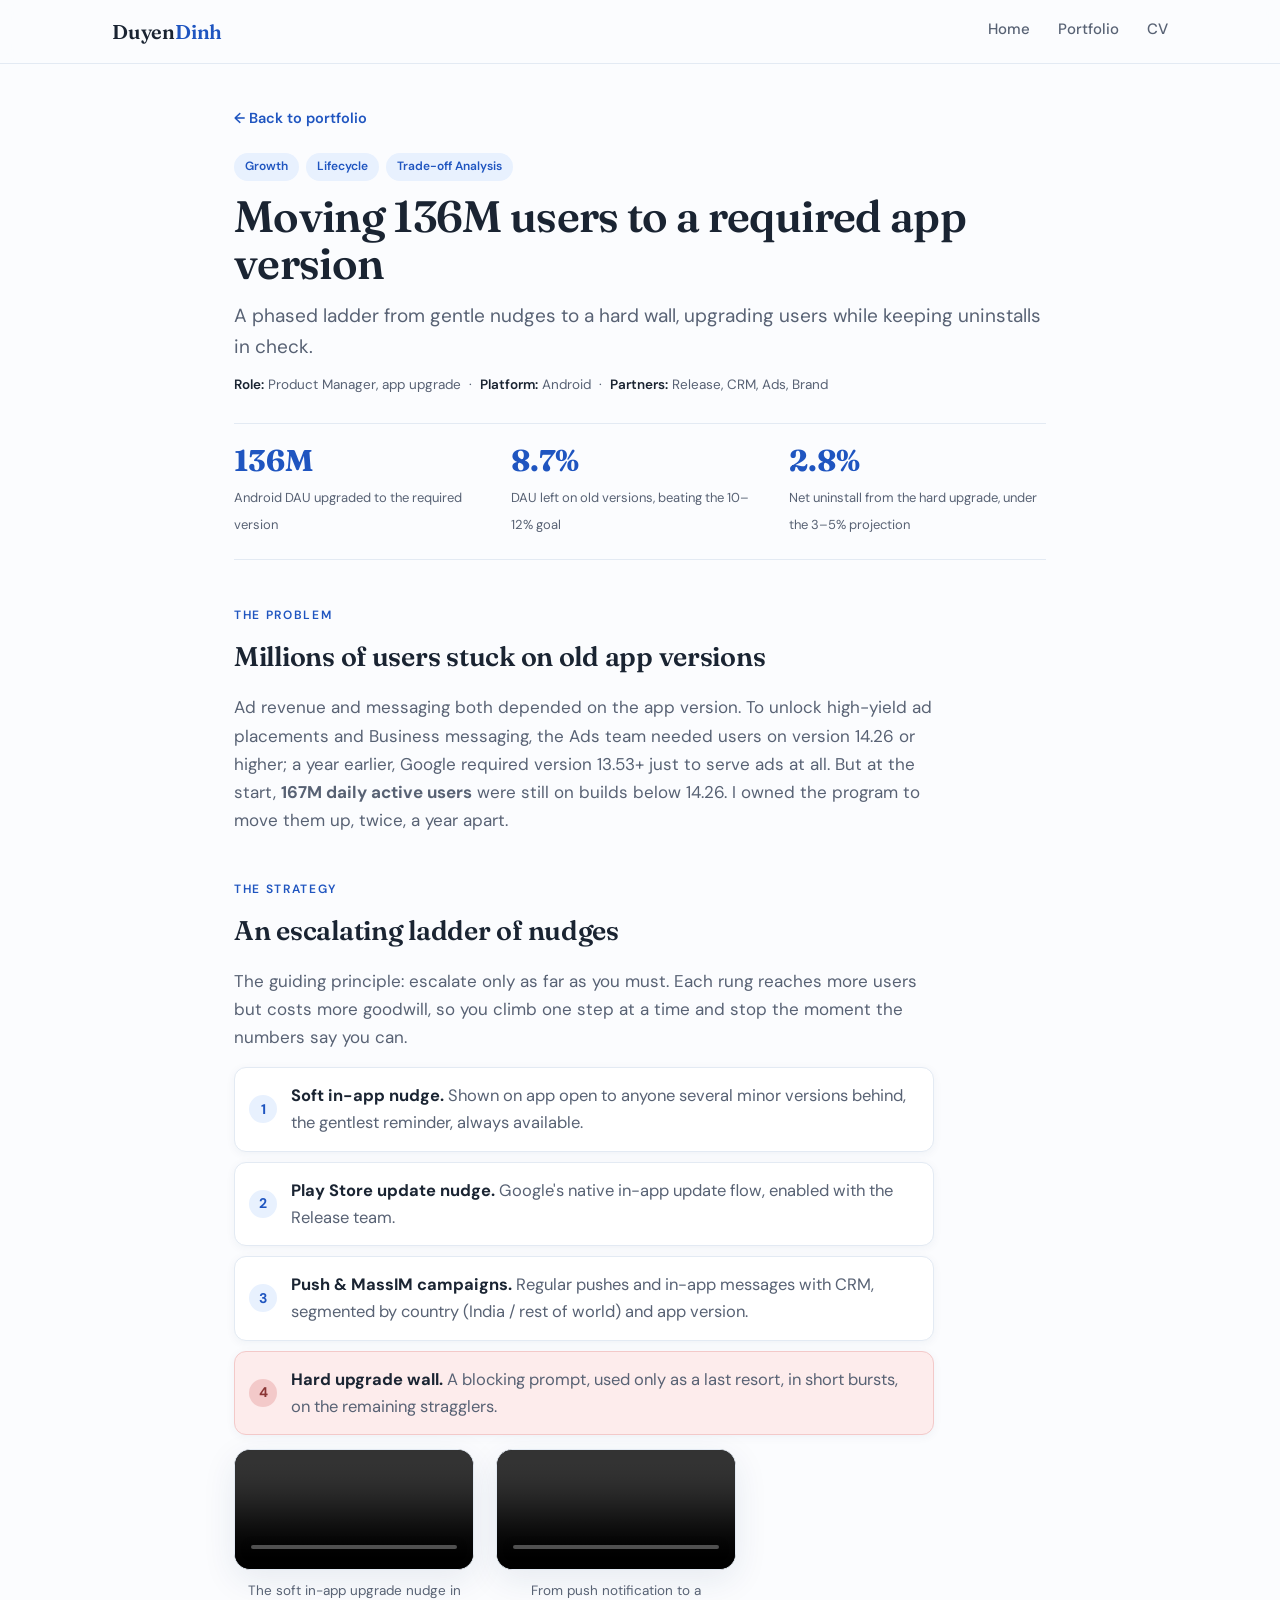
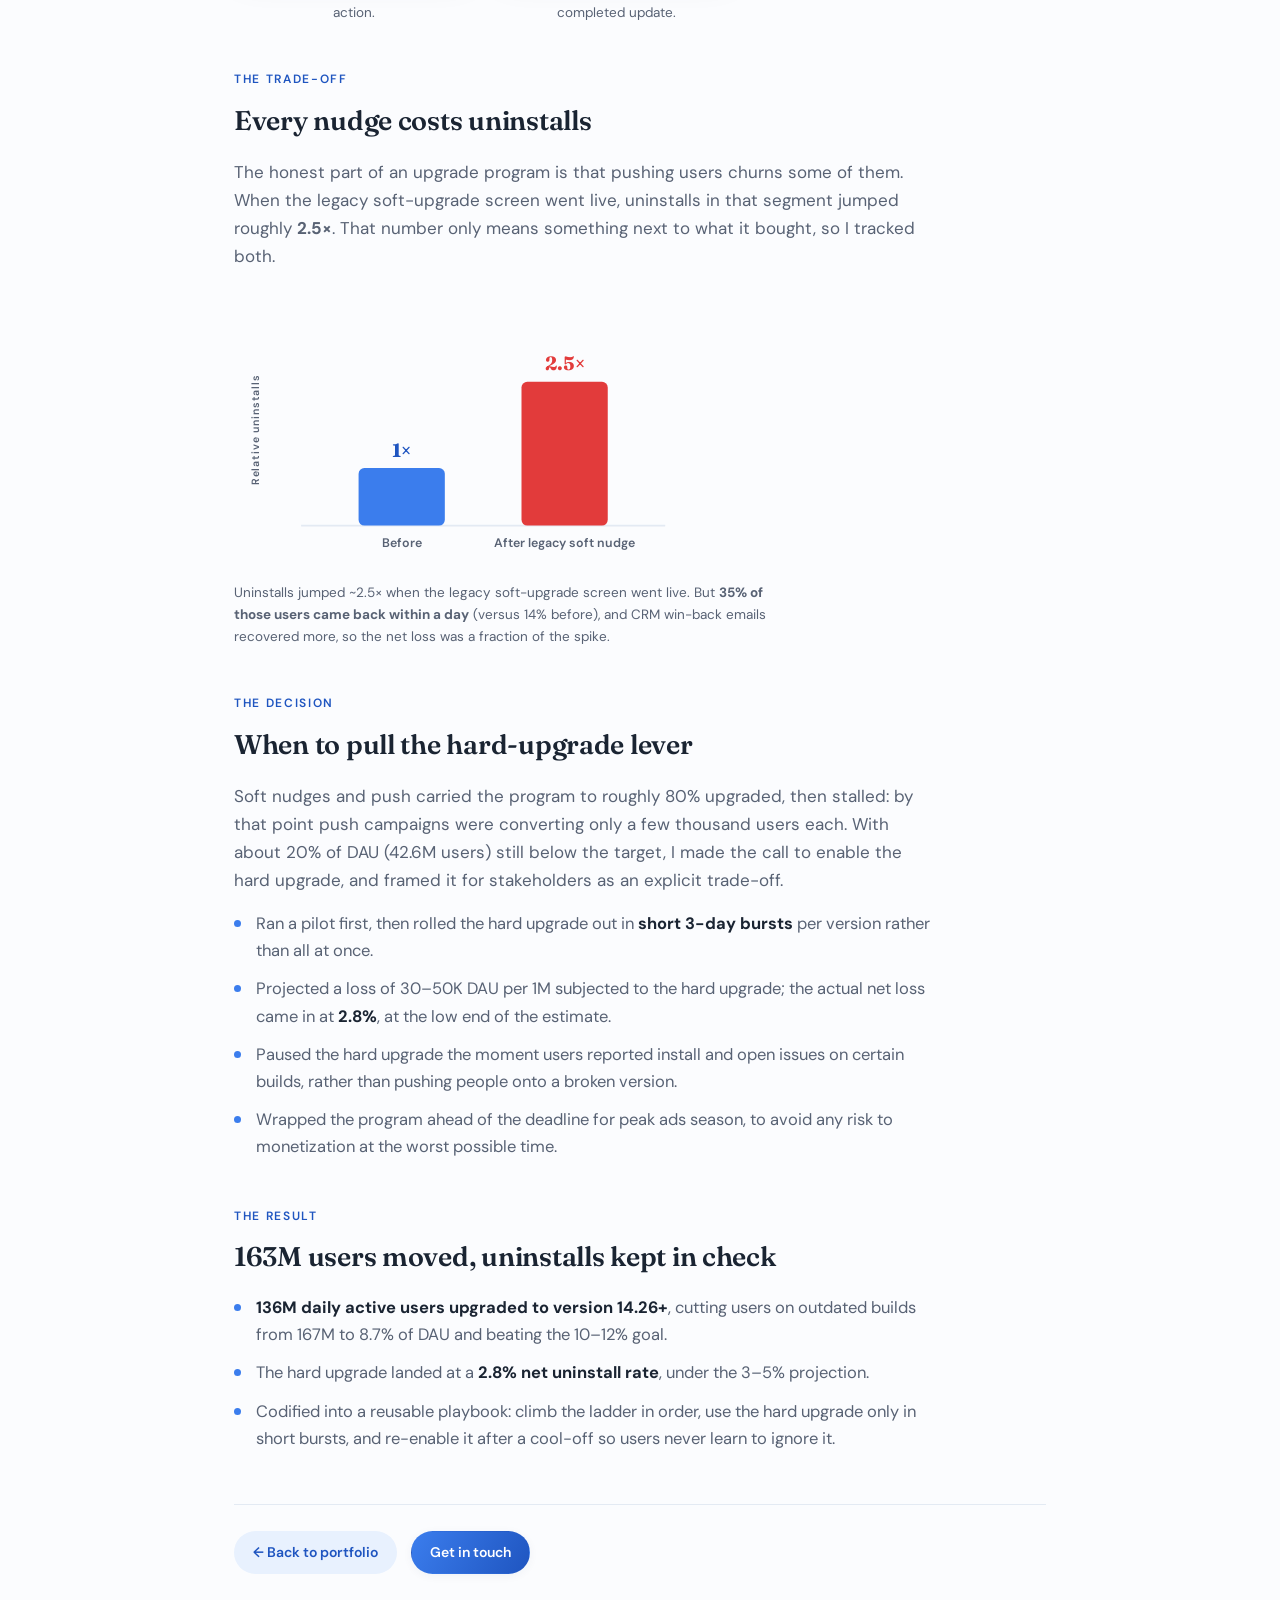
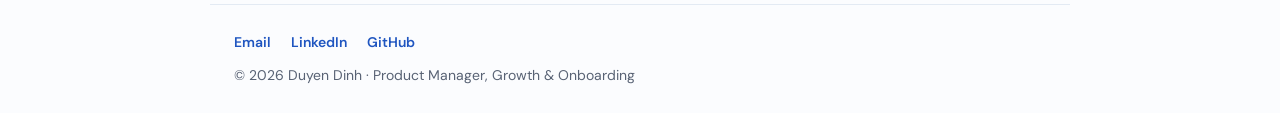
==== commit 1eaa2014: "Revert to legacy soft upgrade wording; reword IPL to peak ads season deadline; drop 27M v13.53 bulle" ====
--- a/case-app-upgrade.html
+++ b/case-app-upgrade.html
@@ -114,14 +114,13 @@
       <h2>Every nudge costs uninstalls</h2>
       <p>
         The honest part of an upgrade program is that pushing users churns some of
-        them. When the hard block screen went live, forcing users to upgrade before
-        they could continue, uninstalls in that segment jumped roughly
-        <strong>2.5×</strong>. That number only means something next to what it
-        bought, so I tracked both.
+        them. When the legacy soft-upgrade screen went live, uninstalls in that
+        segment jumped roughly <strong>2.5×</strong>. That number only means
+        something next to what it bought, so I tracked both.
       </p>
 
       <figure>
-        <svg class="ugraph" viewBox="0 0 480 300" xmlns="http://www.w3.org/2000/svg" role="img" aria-label="Uninstalls rose about 2.5 times after the hard block screen, shown as a relative multiple">
+        <svg class="ugraph" viewBox="0 0 480 300" xmlns="http://www.w3.org/2000/svg" role="img" aria-label="Uninstalls rose about 2.5 times after the legacy soft upgrade screen, shown as a relative multiple">
           <text class="axis" x="26" y="150" transform="rotate(-90 26 150)">Relative uninstalls</text>
           <line x1="70" y1="250" x2="450" y2="250" stroke="var(--line)" stroke-width="2"/>
           <rect x="130" y="190" width="90" height="60" rx="6" fill="var(--blue)"/>
@@ -129,10 +128,10 @@
           <text class="cat" x="175" y="272">Before</text>
           <rect x="300" y="100" width="90" height="150" rx="6" fill="#E23B3B"/>
           <text class="val" x="345" y="88" fill="#E23B3B">2.5×</text>
-          <text class="cat" x="345" y="272">After hard block</text>
+          <text class="cat" x="345" y="272">After legacy soft nudge</text>
         </svg>
         <figcaption style="font-size:13.5px;color:var(--ink-soft);margin-top:8px;max-width:560px;">
-          Uninstalls jumped ~2.5× when the hard block screen went live. But <strong>35% of those users came back within a day</strong> (versus 14% before), and CRM win-back emails recovered more, so the net loss was a fraction of the spike.
+          Uninstalls jumped ~2.5× when the legacy soft-upgrade screen went live. But <strong>35% of those users came back within a day</strong> (versus 14% before), and CRM win-back emails recovered more, so the net loss was a fraction of the spike.
         </figcaption>
       </figure>
     </section>
@@ -152,7 +151,7 @@
         <li>Ran a pilot first, then rolled the hard upgrade out in <strong>short 3-day bursts</strong> per version rather than all at once.</li>
         <li>Projected a loss of 30–50K DAU per 1M subjected to the hard upgrade; the actual net loss came in at <strong>2.8%</strong>, at the low end of the estimate.</li>
         <li>Paused the hard upgrade the moment users reported install and open issues on certain builds, rather than pushing people onto a broken version.</li>
-        <li>Wrapped the program ahead of the IPL cricket season, when ad revenue peaks, to avoid any risk to monetization at the worst possible time.</li>
+        <li>Wrapped the program ahead of the deadline for peak ads season, to avoid any risk to monetization at the worst possible time.</li>
       </ul>
     </section>
 
@@ -163,7 +162,6 @@
       <ul class="clean">
         <li><strong>136M daily active users upgraded to version 14.26+</strong>, cutting users on outdated builds from 167M to 8.7% of DAU and beating the 10–12% goal.</li>
         <li>The hard upgrade landed at a <strong>2.8% net uninstall rate</strong>, under the 3–5% projection.</li>
-        <li>An earlier run of the same playbook upgraded <strong>27M users</strong> to version 13.53 to keep ads compliant with Google.</li>
         <li>Codified into a reusable playbook: climb the ladder in order, use the hard upgrade only in short bursts, and re-enable it after a cool-off so users never learn to ignore it.</li>
       </ul>
     </section>
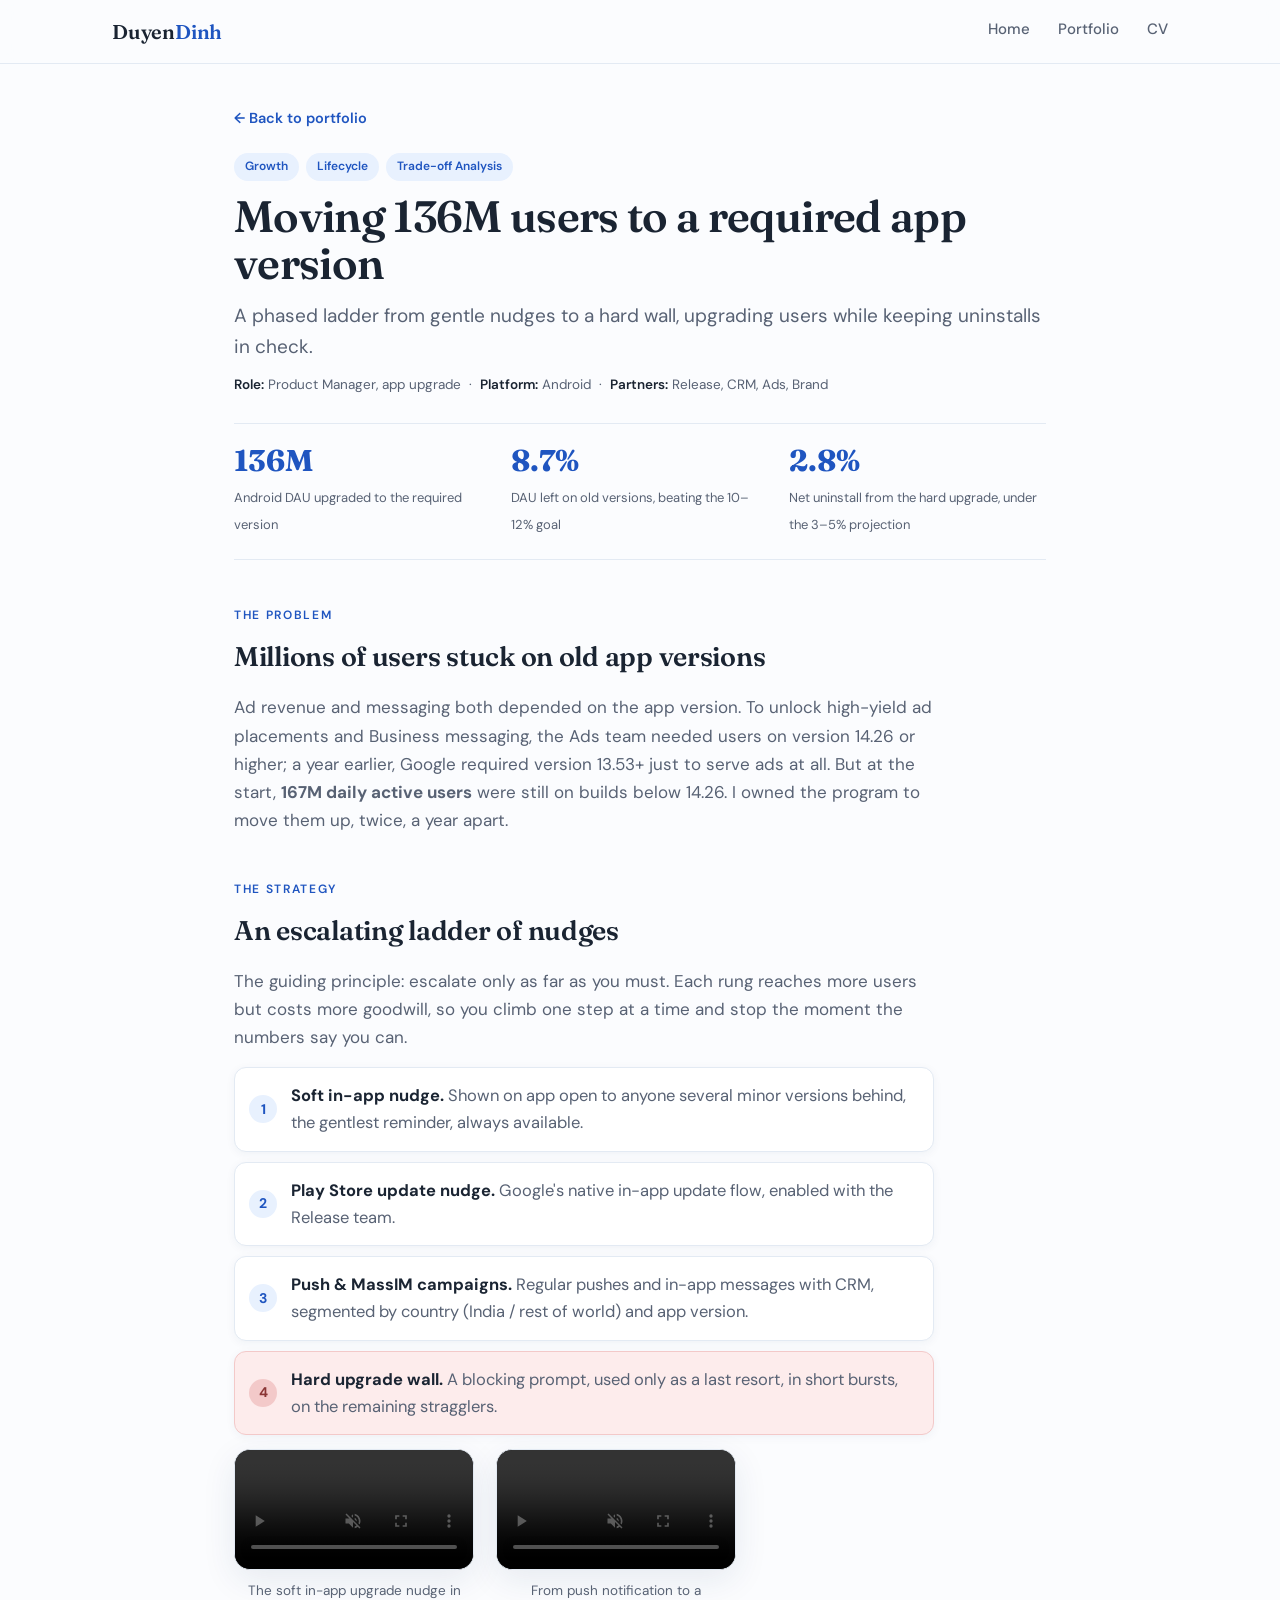
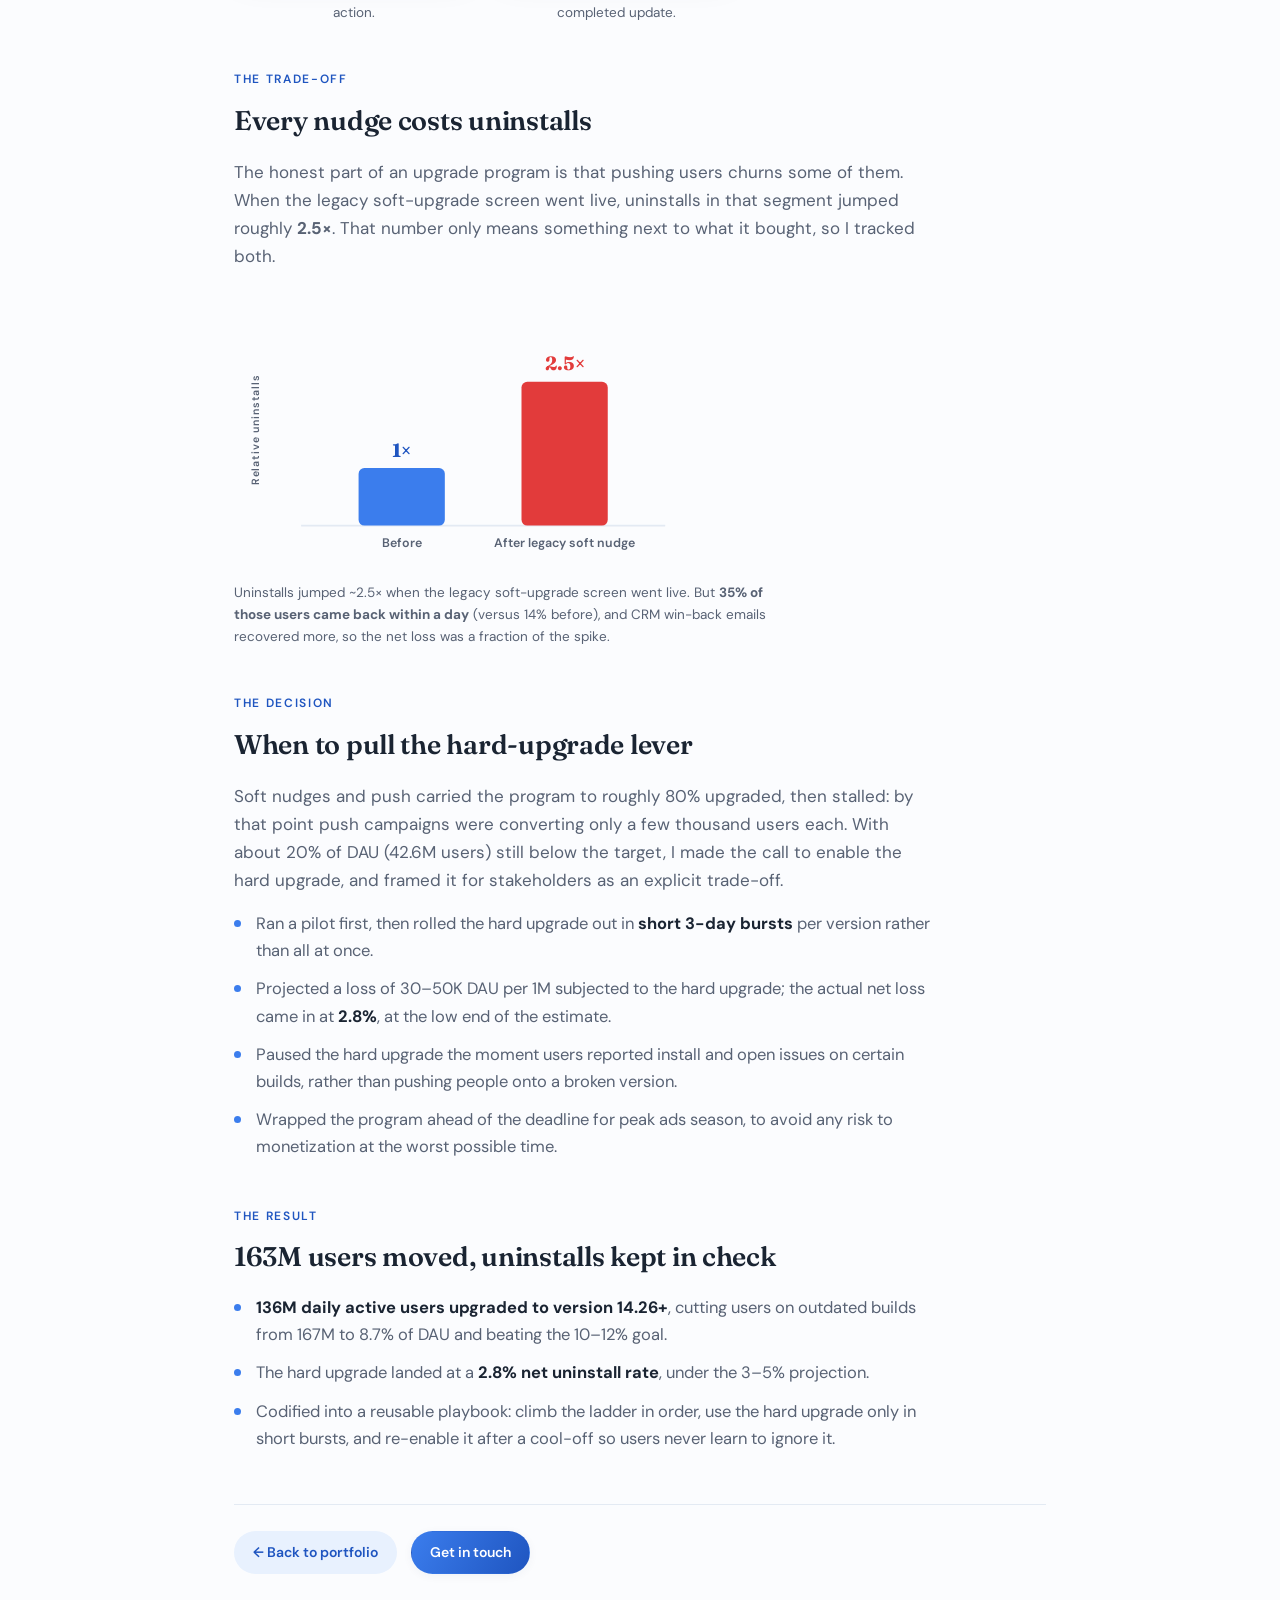
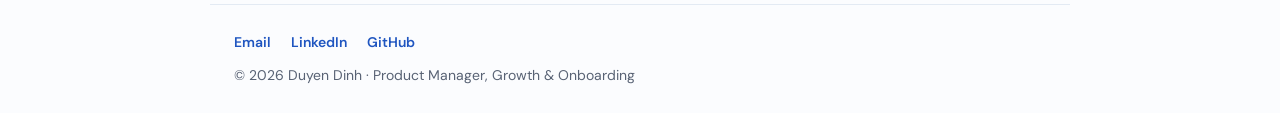
==== commit 934b9f33: "Add files via upload" ====
--- a/case-app-upgrade.html
+++ b/case-app-upgrade.html
@@ -3,7 +3,7 @@
 <head>
   <meta charset="UTF-8" />
   <meta name="viewport" content="width=device-width, initial-scale=1.0" />
-  <title>App upgrade program — Duyen Dinh</title>
+  <title>App upgrade program · Duyen Dinh</title>
   <meta name="description" content="Case study: moving 136M daily users onto a required app version with an escalating ladder of nudges, while keeping uninstalls in check." />
 
   <link rel="preconnect" href="https://fonts.googleapis.com" />
--- a/css/styles.css
+++ b/css/styles.css
@@ -189,9 +189,9 @@
 
 /* ---------- Stats ---------- */
 .stats { display: grid; grid-template-columns: repeat(4, 1fr); gap: 14px; margin: 30px 0; }
-.stat { background: var(--surface); border: 1px solid var(--line); border-radius: var(--radius); padding: 20px 18px; box-shadow: var(--shadow-sm); }
-.stat__num { display: block; font-family: var(--font-head); font-weight: 600; font-size: 30px; color: var(--blue-deep); line-height: 1; margin-bottom: 8px; }
-.stat__label { font-size: 12.5px; color: var(--ink-soft); }
+.stat { background: var(--surface); border: 1px solid var(--line); border-radius: var(--radius); padding: 20px 16px; box-shadow: var(--shadow-sm); min-height: 132px; display: flex; flex-direction: column; align-items: center; text-align: center; }
+.stat__num { flex: 1; display: flex; align-items: center; justify-content: center; font-family: var(--font-head); font-weight: 600; font-size: 30px; color: var(--blue-deep); line-height: 1; margin: 0; white-space: nowrap; }
+.stat__label { font-size: 12.5px; color: var(--ink-soft); margin-top: 10px; }
 
 /* ---------- Case studies ---------- */
 .cases { display: flex; flex-direction: column; gap: 18px; }
